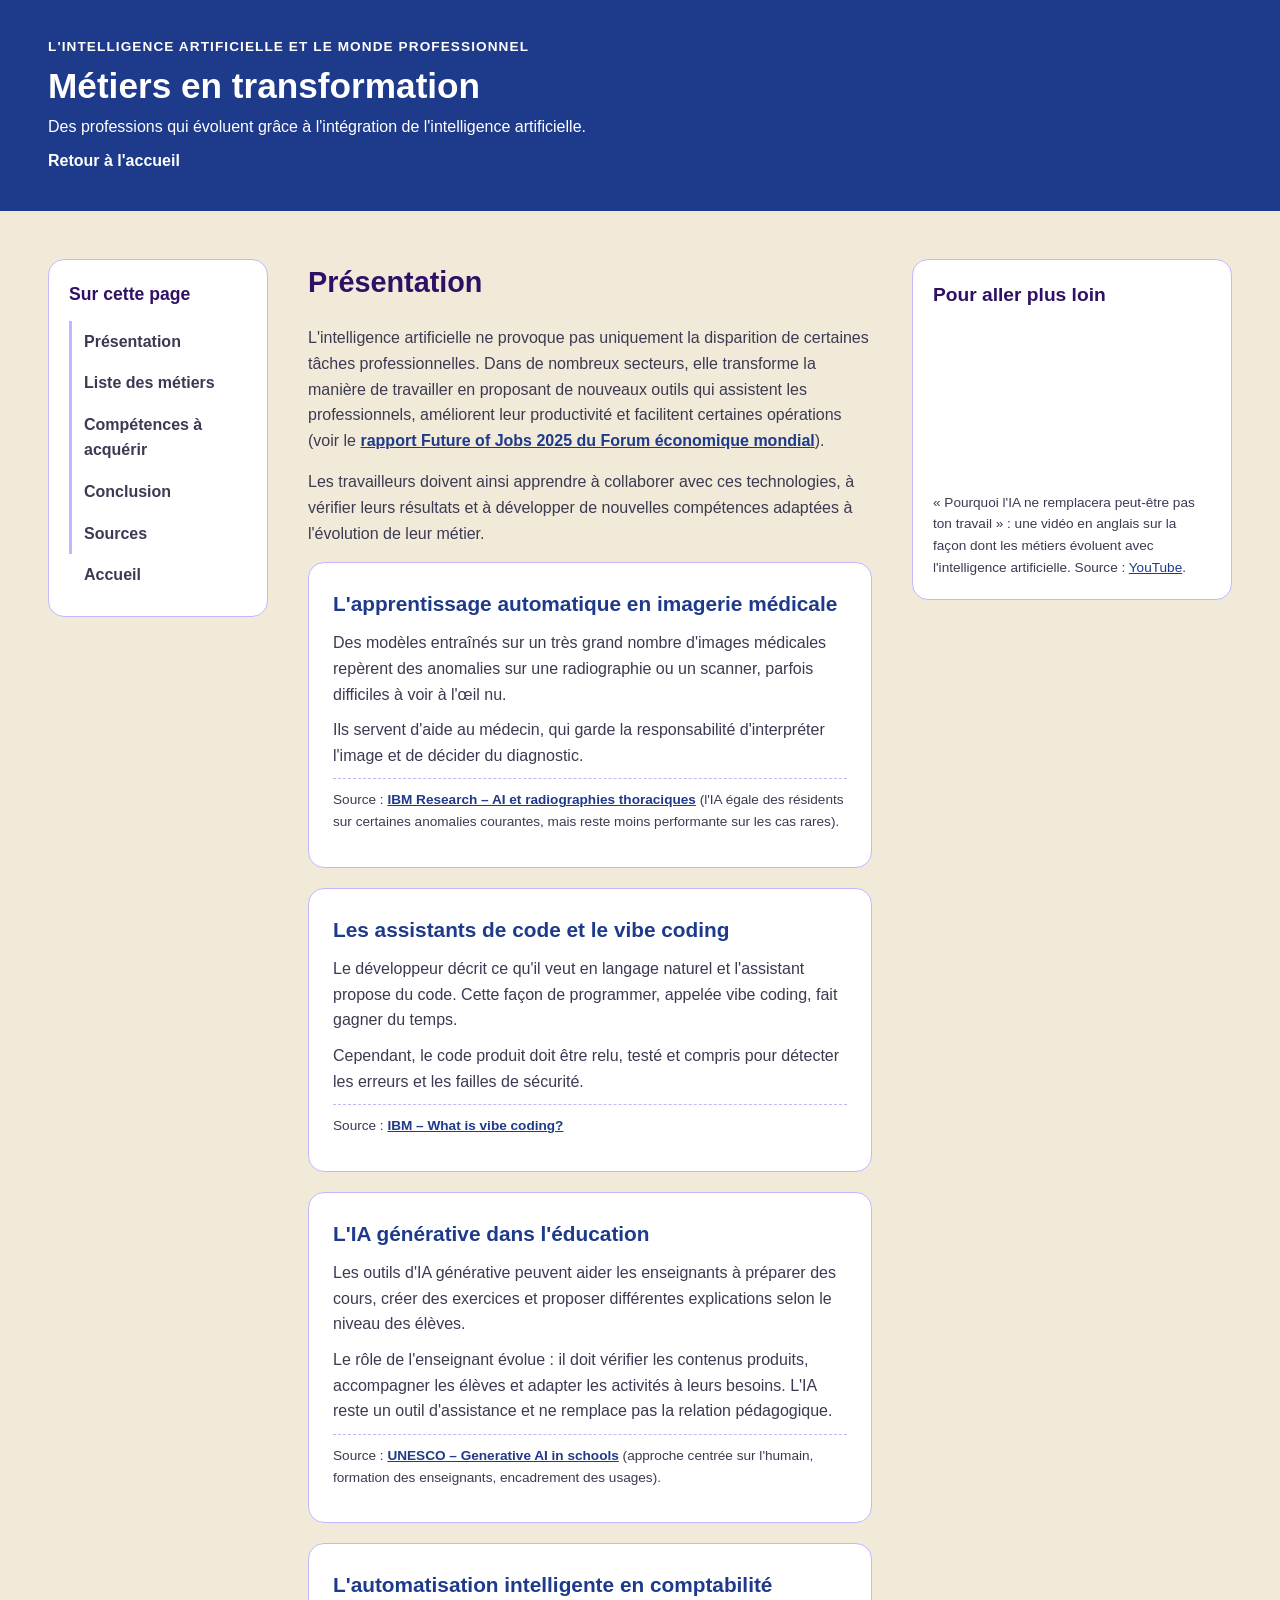
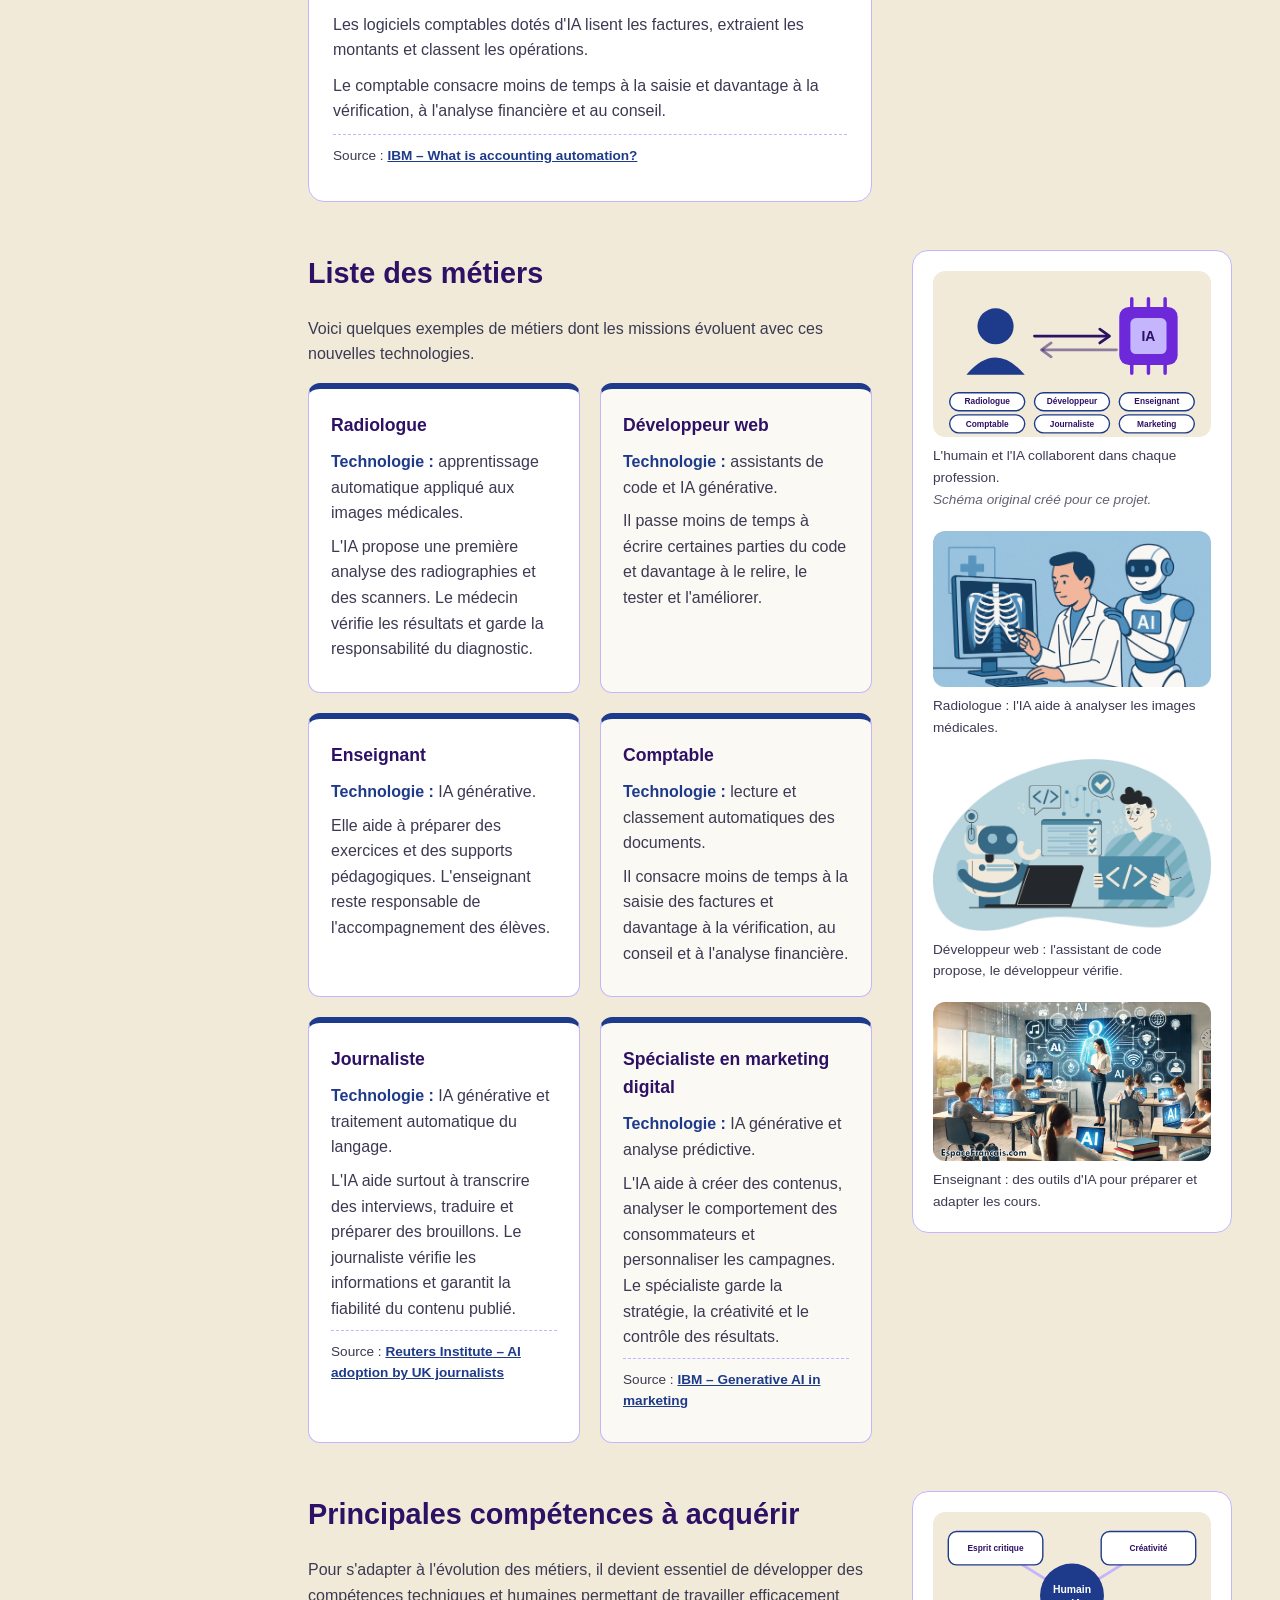
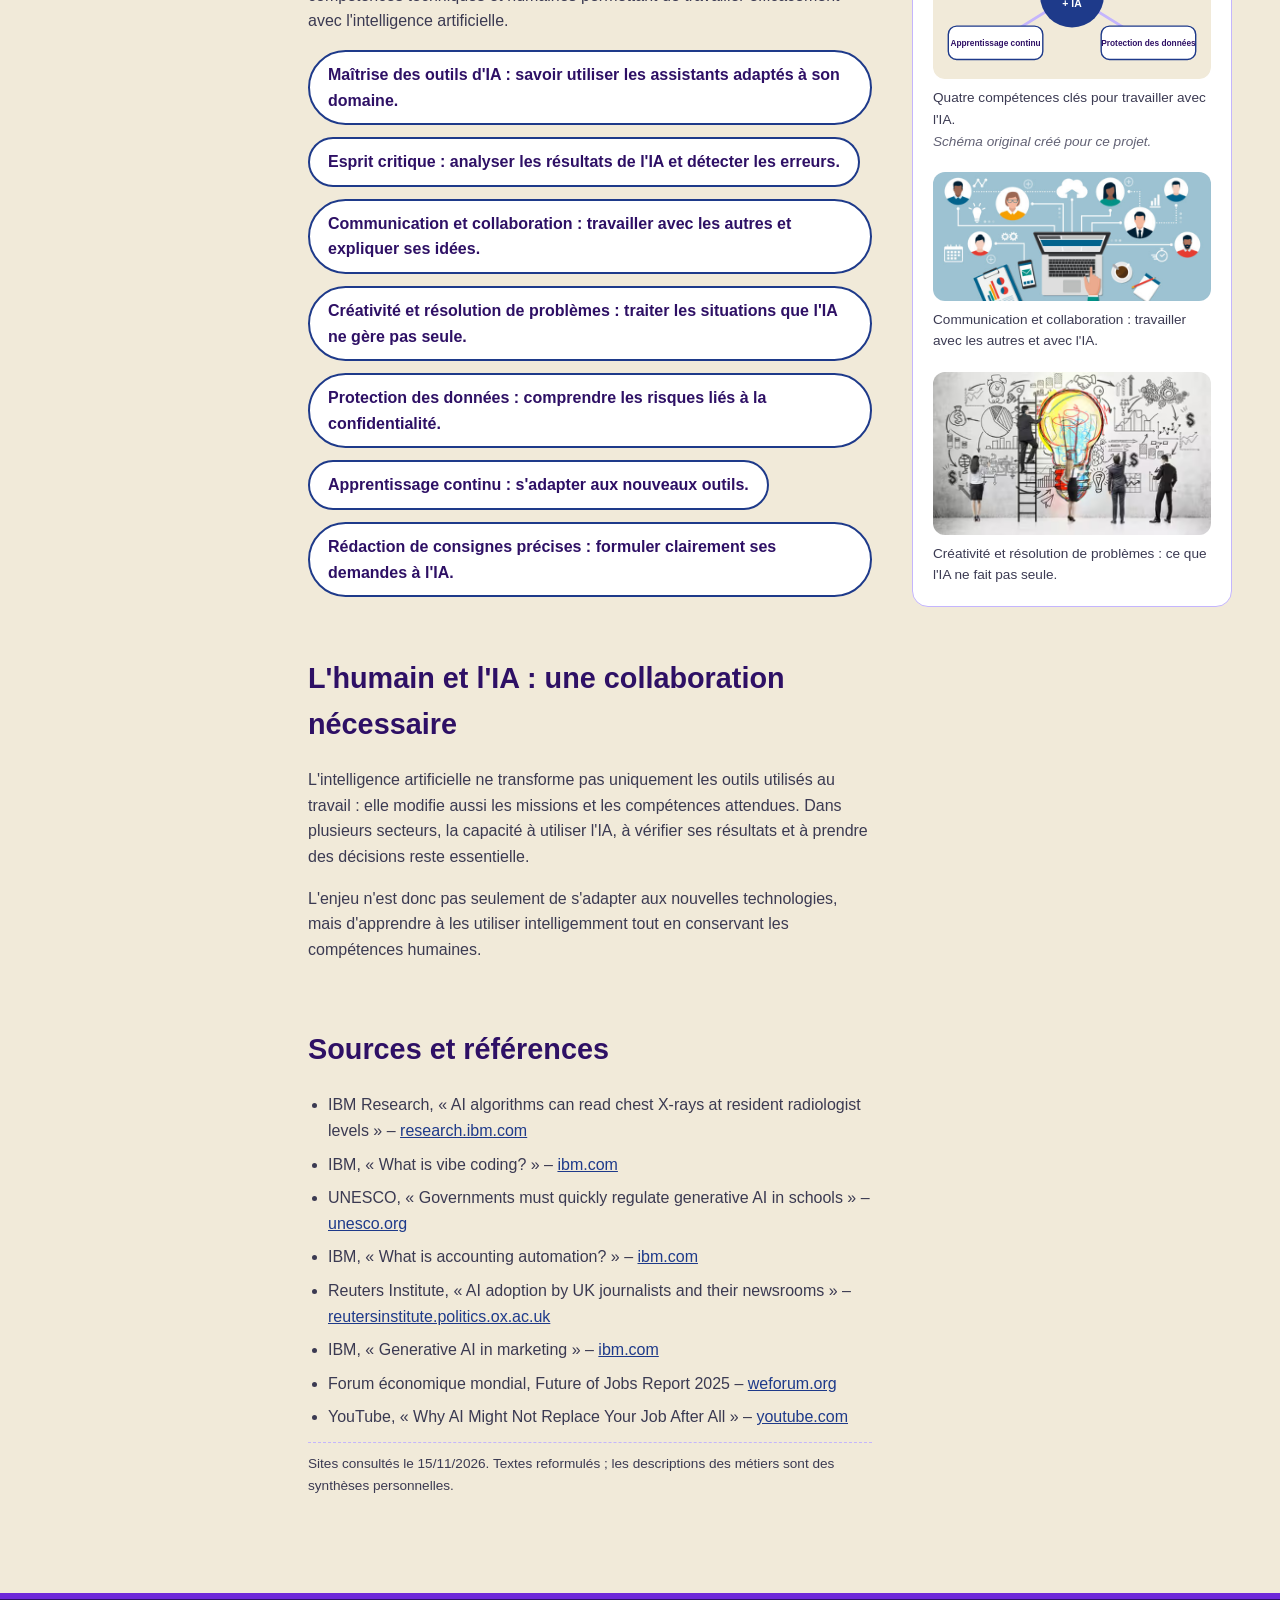
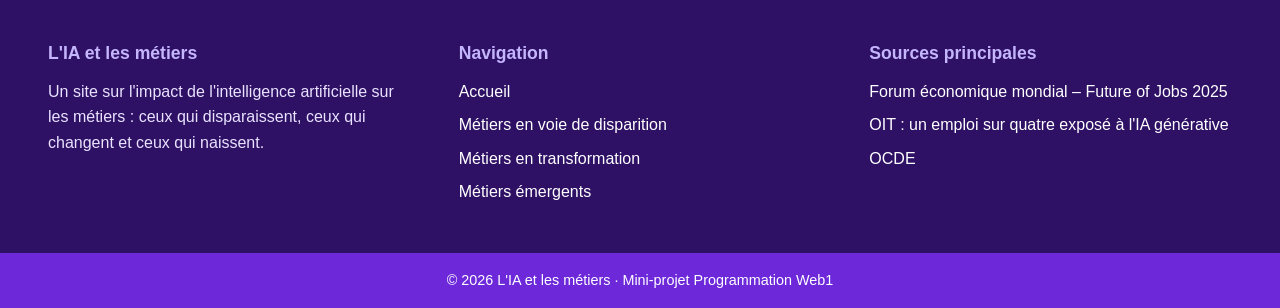
==== metiers-disparition.html @ a8655a33 "Pages disparition et transformation, index, CSS, images" ====
<!DOCTYPE html>
<html lang="fr">

<head>
  <meta charset="UTF-8">
  <meta name="viewport" content="width=device-width, initial-scale=1.0">
  <meta name="description"
    content="Découvrez comment l'intelligence artificielle transforme les métiers, les missions professionnelles et les compétences nécessaires.">
  <title>Métiers en transformation | L'IA et les métiers</title>
  <link rel="stylesheet" href="css/categories.css">
</head>

<body class="transformation">

  <header class="header-categorie">
    <p class="surtitre">L'intelligence artificielle et le monde professionnel</p>
    <h1>Métiers en transformation</h1>
    <p>
      Des professions qui évoluent grâce à l'intégration
      de l'intelligence artificielle.
    </p>
    <a href="index.html">Retour à l'accueil</a>
  </header>



    <div class="grille">

    <nav class="navigation-interne" aria-label="Navigation dans la page">
      <h2>Sur cette page</h2>
      <ul>
        <li><a href="#presentation">Présentation</a></li>
        <li><a href="#liste">Liste des métiers</a></li>
        <li><a href="#competences">Compétences à acquérir</a></li>
        <li><a href="#conclusion">Conclusion</a></li>
        <li><a href="#sources">Sources</a></li>
        <li><a href="index.html">Accueil</a></li>
      </ul>
    </nav>


    <main class="principal">

      <section id="presentation">

        <h2>Présentation</h2>

        <p class="intro-page">
          L'intelligence artificielle ne provoque pas uniquement la
          disparition de certaines tâches professionnelles. Dans de
          nombreux secteurs, elle transforme la manière de travailler
          en proposant de nouveaux outils qui assistent les professionnels,
          améliorent leur productivité et facilitent certaines opérations
          (voir le
          <a href="https://www.weforum.org/press/2025/01/future-of-jobs-report-2025-78-million-new-job-opportunities-by-2030-but-urgent-upskilling-needed-to-prepare-workforces/"
            target="_blank" rel="noopener noreferrer">rapport Future of Jobs 2025 du Forum économique mondial</a>).
        </p>

        <p>
          Les travailleurs doivent ainsi apprendre à collaborer avec ces
          technologies, à vérifier leurs résultats et à développer de
          nouvelles compétences adaptées à l'évolution de leur métier.
        </p>


        <article class="article-technologie">
          <h3>L'apprentissage automatique en imagerie médicale</h3>
          <p>
            Des modèles entraînés sur un très grand nombre d'images
            médicales repèrent des anomalies sur une radiographie ou
            un scanner, parfois difficiles à voir à l'œil nu.
          </p>
          <p>
            Ils servent d'aide au médecin, qui garde la responsabilité
            d'interpréter l'image et de décider du diagnostic.
          </p>
          <p class="source">
            Source : <a href="https://research.ibm.com/blog/ai-x-rays-for-radiologists"
              target="_blank" rel="noopener noreferrer">IBM Research – AI et radiographies thoraciques</a>
            (l'IA égale des résidents sur certaines anomalies courantes, mais reste moins performante sur les cas rares).
          </p>
        </article>


        <article class="article-technologie">
          <h3>Les assistants de code et le vibe coding</h3>
          <p>
            Le développeur décrit ce qu'il veut en langage naturel
            et l'assistant propose du code. Cette façon de programmer,
            appelée vibe coding, fait gagner du temps.
          </p>
          <p>
            Cependant, le code produit doit être relu, testé et compris
            pour détecter les erreurs et les failles de sécurité.
          </p>
          <p class="source">
            Source : <a href="https://www.ibm.com/think/topics/vibe-coding"
              target="_blank" rel="noopener noreferrer">IBM – What is vibe coding?</a>
          </p>
        </article>


        <article class="article-technologie">
          <h3>L'IA générative dans l'éducation</h3>
          <p>
            Les outils d'IA générative peuvent aider les enseignants
            à préparer des cours, créer des exercices et proposer
            différentes explications selon le niveau des élèves.
          </p>
          <p>
            Le rôle de l'enseignant évolue : il doit vérifier
            les contenus produits, accompagner les élèves et adapter
            les activités à leurs besoins. L'IA reste un outil
            d'assistance et ne remplace pas la relation pédagogique.
          </p>
          <p class="source">
            Source : <a href="https://www.unesco.org/en/articles/unesco-governments-must-quickly-regulate-generative-ai-schools"
              target="_blank" rel="noopener noreferrer">UNESCO – Generative AI in schools</a>
            (approche centrée sur l'humain, formation des enseignants, encadrement des usages).
          </p>
        </article>


        <article class="article-technologie">
          <h3>L'automatisation intelligente en comptabilité</h3>
          <p>
            Les logiciels comptables dotés d'IA lisent les factures,
            extraient les montants et classent les opérations.
          </p>
          <p>
            Le comptable consacre moins de temps à la saisie et davantage
            à la vérification, à l'analyse financière et au conseil.
          </p>
          <p class="source">
            Source : <a href="https://www.ibm.com/think/topics/accounting-automation"
              target="_blank" rel="noopener noreferrer">IBM – What is accounting automation?</a>
          </p>
        </article>

      </section>

      <aside class="aside-lateral aside-r1 aside-video">

      <h2>Pour aller plus loin</h2>

      <iframe
        src="https://www.youtube.com/embed/EGskcTRnLJ0"
        title="Why AI Might Not Replace Your Job After All"
        allow="accelerometer; autoplay; clipboard-write; encrypted-media; gyroscope; picture-in-picture; web-share"
        referrerpolicy="strict-origin-when-cross-origin"
        allowfullscreen
        loading="lazy">
      </iframe>

      <p class="legende-video">
        « Pourquoi l'IA ne remplacera peut-être pas ton travail » :
        une vidéo en anglais sur la façon dont les métiers évoluent
        avec l'intelligence artificielle.
        Source : <a href="https://www.youtube.com/watch?v=EGskcTRnLJ0"
          target="_blank" rel="noopener noreferrer">YouTube</a>.
      </p>

    </aside>


      <section id="liste">

        <h2>Liste des métiers</h2>

        <p>
          Voici quelques exemples de métiers dont les missions
          évoluent avec ces nouvelles technologies.
        </p>

        <ul class="cartes">

          <li>
            <h3>Radiologue</h3>
            <p><strong>Technologie :</strong> apprentissage automatique appliqué aux images médicales.</p>
            <p>
              L'IA propose une première analyse des radiographies et des scanners.
              Le médecin vérifie les résultats et garde la responsabilité du diagnostic.
            </p>
          </li>

          <li>
            <h3>Développeur web</h3>
            <p><strong>Technologie :</strong> assistants de code et IA générative.</p>
            <p>
              Il passe moins de temps à écrire certaines parties du code
              et davantage à le relire, le tester et l'améliorer.
            </p>
          </li>

          <li>
            <h3>Enseignant</h3>
            <p><strong>Technologie :</strong> IA générative.</p>
            <p>
              Elle aide à préparer des exercices et des supports pédagogiques.
              L'enseignant reste responsable de l'accompagnement des élèves.
            </p>
          </li>

          <li>
            <h3>Comptable</h3>
            <p><strong>Technologie :</strong> lecture et classement automatiques des documents.</p>
            <p>
              Il consacre moins de temps à la saisie des factures et davantage
              à la vérification, au conseil et à l'analyse financière.
            </p>
          </li>

          <li>
            <h3>Journaliste</h3>
            <p><strong>Technologie :</strong> IA générative et traitement automatique du langage.</p>
            <p>
              L'IA aide surtout à transcrire des interviews, traduire et préparer des brouillons.
              Le journaliste vérifie les informations et garantit la fiabilité du contenu publié.
            </p>
            <p class="source">
              Source : <a href="https://reutersinstitute.politics.ox.ac.uk/ai-adoption-uk-journalists-and-their-newsrooms-surveying-applications-approaches-and-attitudes"
                target="_blank" rel="noopener noreferrer">Reuters Institute – AI adoption by UK journalists</a>
            </p>
          </li>

          <li>
            <h3>Spécialiste en marketing digital</h3>
            <p><strong>Technologie :</strong> IA générative et analyse prédictive.</p>
            <p>
              L'IA aide à créer des contenus, analyser le comportement des consommateurs
              et personnaliser les campagnes. Le spécialiste garde la stratégie,
              la créativité et le contrôle des résultats.
            </p>
            <p class="source">
              Source : <a href="https://www.ibm.com/think/topics/generative-ai-marketing"
                target="_blank" rel="noopener noreferrer">IBM – Generative AI in marketing</a>
            </p>
          </li>

        </ul>

      </section>

      <aside class="aside-lateral aside-r2">
          <figure>
          <img src="images/transformation-metiers.svg"
            alt="Un professionnel et une puce d'IA travaillent ensemble autour de six métiers"
            loading="lazy">
          <figcaption>L'humain et l'IA collaborent dans chaque profession.
            <span>Schéma original créé pour ce projet.</span></figcaption>
        </figure>

        <figure>
          <img src="images/IA_en_radiologie.png"
            alt="Intelligence artificielle appliquée à la radiologie"
            loading="lazy">
          <figcaption>Radiologue : l'IA aide à analyser les images médicales.
            <!-- Source de l'image : à compléter (site + lien) -->
          </figcaption>
        </figure>

        <figure>
          <img src="images/developpeur-ai.webp"
            alt="Développeur travaillant avec un assistant d'intelligence artificielle"
            loading="lazy">
          <figcaption>Développeur web : l'assistant de code propose, le développeur vérifie.
            <!-- Source de l'image : à compléter (site + lien) -->
          </figcaption>
        </figure>

        <figure>
          <img src="images/Outils-IA-Enseignement-Education.jpg"
            alt="Outils d'intelligence artificielle pour l'enseignement et l'éducation"
            loading="lazy">
          <figcaption>Enseignant : des outils d'IA pour préparer et adapter les cours.
            <!-- Source de l'image : à compléter (site + lien) -->
          </figcaption>
        </figure>
        </aside>


      <section id="competences">

        <h2>Principales compétences à acquérir</h2>

        <p class="intro-competences">
          Pour s'adapter à l'évolution des métiers, il devient
          essentiel de développer des compétences techniques
          et humaines permettant de travailler efficacement
          avec l'intelligence artificielle.
        </p>

        <ul class="competences">
          <li><strong>Maîtrise des outils d'IA :</strong> savoir utiliser les assistants adaptés à son domaine.</li>
          <li><strong>Esprit critique :</strong> analyser les résultats de l'IA et détecter les erreurs.</li>
          <li><strong>Communication et collaboration :</strong> travailler avec les autres et expliquer ses idées.</li>
          <li><strong>Créativité et résolution de problèmes :</strong> traiter les situations que l'IA ne gère pas seule.</li>
          <li><strong>Protection des données :</strong> comprendre les risques liés à la confidentialité.</li>
          <li><strong>Apprentissage continu :</strong> s'adapter aux nouveaux outils.</li>
          <li><strong>Rédaction de consignes précises :</strong> formuler clairement ses demandes à l'IA.</li>
        </ul>

      </section>

      <aside class="aside-lateral aside-r3">
          <figure>
          <img src="images/transformation-competences.svg"
            alt="Schéma : humain et IA entourés de quatre compétences clés"
            loading="lazy">
          <figcaption>Quatre compétences clés pour travailler avec l'IA.
            <span>Schéma original créé pour ce projet.</span></figcaption>
        </figure>

        <figure>
          <img src="images/Communication_et_collaboration.jpeg"
            alt="Communication et collaboration au sein d'une équipe"
            loading="lazy">
          <figcaption>Communication et collaboration : travailler avec les autres et avec l'IA.
            <!-- Source de l'image : à compléter (site + lien) -->
          </figcaption>
        </figure>

        <figure>
          <img src="images/creativity-and-problemsolving.avif"
            alt="Créativité et résolution de problèmes"
            loading="lazy">
          <figcaption>Créativité et résolution de problèmes : ce que l'IA ne fait pas seule.
            <!-- Source de l'image : à compléter (site + lien) -->
          </figcaption>
        </figure>
        </aside>


      <section id="conclusion" class="conclusion">

        <h2>L'humain et l'IA : une collaboration nécessaire</h2>

        <p>
          L'intelligence artificielle ne transforme pas uniquement
          les outils utilisés au travail : elle modifie aussi
          les missions et les compétences attendues. Dans plusieurs
          secteurs, la capacité à utiliser l'IA, à vérifier ses résultats
          et à prendre des décisions reste essentielle.
        </p>

        <p>
          L'enjeu n'est donc pas seulement de s'adapter aux nouvelles
          technologies, mais d'apprendre à les utiliser intelligemment
          tout en conservant les compétences humaines.
        </p>

      </section>


      <section id="sources">

        <h2>Sources et références</h2>

        <ul class="liste-sources">
          <li>IBM Research, « AI algorithms can read chest X-rays at resident radiologist levels » –
            <a href="https://research.ibm.com/blog/ai-x-rays-for-radiologists" target="_blank" rel="noopener noreferrer">research.ibm.com</a></li>
          <li>IBM, « What is vibe coding? » –
            <a href="https://www.ibm.com/think/topics/vibe-coding" target="_blank" rel="noopener noreferrer">ibm.com</a></li>
          <li>UNESCO, « Governments must quickly regulate generative AI in schools » –
            <a href="https://www.unesco.org/en/articles/unesco-governments-must-quickly-regulate-generative-ai-schools" target="_blank" rel="noopener noreferrer">unesco.org</a></li>
          <li>IBM, « What is accounting automation? » –
            <a href="https://www.ibm.com/think/topics/accounting-automation" target="_blank" rel="noopener noreferrer">ibm.com</a></li>
          <li>Reuters Institute, « AI adoption by UK journalists and their newsrooms » –
            <a href="https://reutersinstitute.politics.ox.ac.uk/ai-adoption-uk-journalists-and-their-newsrooms-surveying-applications-approaches-and-attitudes" target="_blank" rel="noopener noreferrer">reutersinstitute.politics.ox.ac.uk</a></li>
          <li>IBM, « Generative AI in marketing » –
            <a href="https://www.ibm.com/think/topics/generative-ai-marketing" target="_blank" rel="noopener noreferrer">ibm.com</a></li>
          <li>Forum économique mondial, Future of Jobs Report 2025 –
            <a href="https://www.weforum.org/press/2025/01/future-of-jobs-report-2025-78-million-new-job-opportunities-by-2030-but-urgent-upskilling-needed-to-prepare-workforces/" target="_blank" rel="noopener noreferrer">weforum.org</a></li>
          <li>YouTube, « Why AI Might Not Replace Your Job After All » –
            <a href="https://www.youtube.com/watch?v=EGskcTRnLJ0" target="_blank" rel="noopener noreferrer">youtube.com</a></li>
        </ul>

        <p class="source">Sites consultés le 15/11/2026. Textes reformulés ; les descriptions des métiers sont des synthèses personnelles.</p>

      </section>

    </main>

  </div>





  <footer>

    <div class="footer-contenu">

      <div class="footer-bloc">
        <h2>L'IA et les métiers</h2>
        <p>
          Un site sur l'impact de l'intelligence artificielle
          sur les métiers : ceux qui disparaissent, ceux qui
          changent et ceux qui naissent.
        </p>
      </div>

      <div class="footer-bloc">
        <h2>Navigation</h2>
        <ul>
          <li><a href="index.html">Accueil</a></li>
          <li><a href="metiers-disparition.html">Métiers en voie de disparition</a></li>
          <li><a href="metiers-transformation.html">Métiers en transformation</a></li>
          <li><a href="metiers-emergents.html">Métiers émergents</a></li>
        </ul>
      </div>

      <div class="footer-bloc">
        <h2>Sources principales</h2>
        <ul>
          <li>
            <a href="https://www.weforum.org/press/2025/01/future-of-jobs-report-2025-78-million-new-job-opportunities-by-2030-but-urgent-upskilling-needed-to-prepare-workforces/"
              target="_blank" rel="noopener noreferrer">Forum économique mondial – Future of Jobs 2025</a>
          </li>
          <li>
            <a href="https://www.ilo.org/resource/news/one-four-jobs-risk-being-transformed-genai-new-ilo%E2%80%93nask-global-index-shows"
              target="_blank" rel="noopener noreferrer">OIT : un emploi sur quatre exposé à l'IA générative</a>
          </li>
          <li>
            <a href="https://www.oecd.org" target="_blank" rel="noopener noreferrer">OCDE</a>
          </li>
        </ul>
      </div>

    </div>

    <p class="footer-bas">© 2026 L'IA et les métiers · Mini-projet Programmation Web1</p>

  </footer>

</body>
</html>
---- css/categories.css ----
/* ===== Couleurs : une seule fois, réutilisées partout (palette validée) ===== */
:root {
  --fond: #f1ead9;
  --encre: #2E1065;
  --principale: #6D28D9;
  --clair: #C4B5FD;
  --texte: #3B3A52;
}

/* Couleur d'accent propre à chaque page, choisie par la classe du <body> */
body.disparition    { --accent: #9D174D; }
body.transformation { --accent: #1E3A8A; }
body.emergents      { --accent: #7E22CE; }

/* ===== Base ===== */
* {
  box-sizing: border-box;
}

body {
  margin: 0;
  font-family: Arial, sans-serif;
  line-height: 1.6;
  background: var(--fond);
  color: var(--texte);
}

a {
  color: var(--accent);
}

a:hover {
  color: var(--principale);
}

/* ===== Header : bandeau de la couleur de la page ===== */
.header-categorie {
  display: flex;
  flex-direction: column;
  align-items: flex-start;
  gap: 8px;
  padding: 36px 48px;
  background: var(--accent);
  color: #ffffff;
}

.header-categorie .surtitre {
  margin: 0;
  font-size: 0.85rem;
  font-weight: bold;
  letter-spacing: 0.08em;
  text-transform: uppercase;
}

.header-categorie h1 {
  margin: 0;
  font-size: 2.2rem;
  line-height: 1.15;
}

.header-categorie p {
  margin: 0;
  max-width: 700px;
}

.header-categorie a {
  color: #ffffff;
  font-weight: bold;
  text-decoration: none;
  border-bottom: 2px solid transparent;
  transition: border-color 0.2s;
}

.header-categorie a:hover {
  border-bottom-color: #ffffff;
}

/* ===== Mise en page : nav | contenu | vidéo (Flexbox) ===== */
.page {
  display: flex;
  flex-wrap: wrap;
  align-items: flex-start;
  gap: 40px;
  max-width: 1400px;
  margin: 0 auto;
  padding: 48px;
}

/* ===== Navigation latérale collante ===== */
.navigation-interne {
  flex: 0 0 220px;
  position: sticky;
  top: 24px;
  display: flex;
  flex-direction: column;
  gap: 4px;
  padding: 20px;
  background: #ffffff;
  border: 1px solid var(--clair);
  border-radius: 16px;
}

.navigation-interne h2 {
  margin: 0 0 8px;
  font-size: 1.1rem;
  color: var(--encre);
}

.navigation-interne ul {
  margin: 0;
  padding: 0;
  list-style: none;
}

.navigation-interne a {
  display: block;
  padding: 8px 12px;
  color: var(--texte);
  text-decoration: none;
  font-weight: bold;
  border-left: 3px solid transparent;
  transition: all 0.2s;
}

.navigation-interne a[href^="#"] {
  border-left-color: var(--clair);
}

.navigation-interne a:hover {
  color: var(--accent);
  border-left-color: var(--accent);
  background: var(--fond);
}

/* ===== Contenu principal ===== */
main {
  flex: 1 1 520px;
  min-width: 0;
}

section {
  margin-bottom: 48px;
  animation: apparition 0.6s ease both;
}

section > h2 {
  margin: 0 0 20px;
  font-size: 1.8rem;
  color: var(--encre);
}

.intro-page a,
.source a {
  font-weight: bold;
}

/* ===== Articles de technologie ===== */
.article-technologie {
  padding: 24px;
  background: #ffffff;
  border: 1px solid var(--clair);
  border-radius: 16px;
}

.article-technologie + .article-technologie {
  margin-top: 20px;
}

.article-technologie h3 {
  margin: 0 0 10px;
  font-size: 1.3rem;
  color: var(--accent);
}

.article-technologie p {
  margin: 0 0 10px;
}

/* ===== Mention de source ===== */
.source {
  margin: 12px 0 0;
  padding-top: 10px;
  border-top: 1px dashed var(--clair);
  font-size: 0.85rem;
}

/* ===== Encadré « À retenir » ===== */
.remarque {
  margin-top: 24px;
  padding: 20px 24px;
  background: #ffffff;
  border-left: 6px solid var(--accent);
  border-radius: 0 12px 12px 0;
}

.remarque h3 {
  margin: 0 0 8px;
  color: var(--encre);
}

.remarque p {
  margin: 0;
}

/* ===== Cartes de métiers (Flexbox) ===== */
.cartes {
  display: flex;
  flex-wrap: wrap;
  gap: 20px;
  margin: 0;
  padding: 0;
  list-style: none;
}

.cartes li {
  flex: 1 1 260px;
  padding: 22px;
  background: #ffffff;
  border: 1px solid var(--clair);
  border-top: 6px solid var(--accent);
  border-radius: 12px;
  transition: transform 0.2s, box-shadow 0.2s;
}

.cartes li:nth-child(even) {
  background: #fbf9f3;
}

.cartes li:hover {
  transform: translateY(-4px);
  box-shadow: 0 8px 20px rgba(46, 16, 101, 0.15);
}

.cartes h3 {
  margin: 0 0 10px;
  font-size: 1.1rem;
  color: var(--encre);
}

.cartes p {
  margin: 0 0 8px;
}

.cartes strong {
  color: var(--accent);
}

/* ===== Section Sources ===== */
.liste-sources {
  margin: 0;
  padding-left: 20px;
}

.liste-sources li {
  margin-bottom: 8px;
}

/* ===== Compétences (page transformation) ===== */
.intro-competences {
  margin: 0 0 16px;
}

.competences {
  display: flex;
  flex-wrap: wrap;
  gap: 12px;
  margin: 0;
  padding: 0;
  list-style: none;
}

.competences li {
  padding: 10px 18px;
  background: #ffffff;
  border: 2px solid var(--accent);
  border-radius: 999px;
  font-weight: bold;
  color: var(--encre);
}

/* ===== Aside : la vidéo ===== */
.aside-video {
  flex: 1 1 280px;
  max-width: 340px;
  padding: 20px;
  background: #ffffff;
  border: 1px solid var(--clair);
  border-radius: 16px;
}

.aside-video h2 {
  margin: 0 0 12px;
  font-size: 1.2rem;
  color: var(--encre);
}

.aside-video p {
  margin: 0 0 12px;
  font-size: 0.95rem;
}

.aside-video iframe {
  display: block;
  width: 100%;
  aspect-ratio: 16 / 9;
  border: 0;
  border-radius: 12px;
}

.aside-video .legende-video {
  margin: 12px 0 0;
  font-size: 0.85rem;
}


/* ===== Image à côté de sa section, collée à droite (Flexbox) ===== */
.avec-image {
  display: flex;
  flex-wrap: nowrap;
  align-items: flex-start;
  justify-content: space-between;
  gap: 24px;
}

.avec-image .texte {
  flex: 1 1 0;
  min-width: 0;
}

.illustration {
  flex: 0 0 240px;
  margin: 0 0 0 auto;
  position: sticky;
  top: 24px;
}

.illustration img {
  display: block;
  width: 100%;
  height: auto;
  border: 1px solid var(--clair);
  border-radius: 12px;
  transition: transform 0.3s;
}

.illustration img:hover {
  transform: scale(1.04);
}

.illustration figcaption {
  margin-top: 8px;
  font-size: 0.85rem;
}

.illustration figcaption span {
  display: block;
  font-style: italic;
  opacity: 0.8;
}

/* ===== Structure : nav en barre + sections (contenu | aside) ===== */
.navigation-barre {
  display: flex;
  flex-wrap: wrap;
  gap: 4px 8px;
  padding: 0 48px;
  background: var(--encre);
}

.navigation-barre ul {
  display: flex;
  flex-wrap: wrap;
  gap: 4px 8px;
  margin: 0;
  padding: 0;
  list-style: none;
}

.navigation-barre a {
  display: block;
  padding: 16px 14px;
  color: #ffffff;
  text-decoration: none;
  font-weight: bold;
  border-bottom: 3px solid transparent;
  transition: all 0.2s;
}

.navigation-barre a:hover {
  color: var(--clair);
  border-bottom-color: var(--accent);
}

.principal {
  max-width: 1300px;
  margin: 0 auto;
  padding: 48px;
}

.section-flex {
  display: flex;
  flex-wrap: wrap;
  align-items: flex-start;
  gap: 32px;
}

.section-flex .texte {
  flex: 1 1 520px;
  min-width: 0;
}

.aside-lateral {
  flex: 0 1 320px;
  max-width: 340px;
  padding: 20px;
  background: #ffffff;
  border: 1px solid var(--clair);
  border-radius: 16px;
}

.aside-lateral figure {
  margin: 0;
}

.aside-lateral figure img {
  display: block;
  width: 100%;
  height: auto;
  border-radius: 12px;
  transition: transform 0.3s;
}

.aside-lateral figure img:hover {
  transform: scale(1.04);
}

.aside-lateral figcaption {
  margin-top: 8px;
  font-size: 0.85rem;
}

.aside-lateral figcaption span {
  display: block;
  font-style: italic;
  opacity: 0.8;
}

/* ===== Grille : nav | sections | asides (chaque aside à hauteur de sa section) ===== */
.grille {
  display: grid;
  grid-template-columns: 220px minmax(0, 1fr) 320px;
  column-gap: 40px;
  align-items: start;
  max-width: 1400px;
  margin: 0 auto;
  padding: 48px;
}

.grille main {
  display: contents;
}

.grille .navigation-interne {
  grid-column: 1;
  grid-row: 1 / span 5;
}

.grille section {
  grid-column: 2;
}

.grille #presentation { grid-row: 1; }
.grille #liste        { grid-row: 2; }
.grille #competences  { grid-row: 3; }
.grille #conclusion   { grid-row: 4; }
.grille #sources      { grid-row: 5; }

.grille .aside-lateral {
  grid-column: 3;
  flex: none;
  max-width: none;
  margin-bottom: 48px;
}

.grille .aside-r1 { grid-row: 1; }
.grille .aside-r2 { grid-row: 2; }
.grille .aside-r3 { grid-row: 3; }

.aside-lateral figure + figure {
  margin-top: 20px;
}

/* ===== Footer (identique à l'accueil : barre violette) ===== */
footer {
  background: var(--encre);
  color: #ffffff;
  border-top: 6px solid var(--principale);
}

.footer-contenu {
  display: flex;
  flex-wrap: wrap;
  gap: 32px 48px;
  padding: 40px 48px;
}

.footer-bloc {
  flex: 1 1 240px;
}

footer h2 {
  margin: 0 0 12px;
  font-size: 1.1rem;
  color: var(--clair);
}

footer p {
  margin: 0;
  color: #e9e3ff;
}

footer ul {
  margin: 0;
  padding: 0;
  list-style: none;
}

footer li {
  margin-bottom: 8px;
}

footer a {
  color: #ffffff;
  text-decoration: none;
}

footer a:hover {
  color: var(--clair);
  text-decoration: underline;
}

.footer-bas {
  margin: 0;
  padding: 16px 48px;
  background: var(--principale);
  text-align: center;
  font-size: 0.9rem;
  color: #ffffff;
}

/* ===== Animation ===== */
@keyframes apparition {
  from {
    opacity: 0;
    transform: translateY(16px);
  }
  to {
    opacity: 1;
    transform: translateY(0);
  }
}

/* ===== Responsive ===== */
@media (max-width: 800px) {
  .grille {
    display: block;
    padding: 24px;
  }

  .grille .navigation-interne {
    margin-bottom: 24px;
  }

  .navigation-barre {
    padding: 0 16px;
  }

  .principal {
    padding: 24px;
  }

  .aside-lateral {
    flex: 1 1 100%;
    max-width: none;
  }

  .avec-image {
    flex-wrap: wrap;
  }

  .illustration {
    flex: 1 1 100%;
    margin: 0;
    position: static;
  }

  .header-categorie {
    padding: 24px;
  }

  .header-categorie h1 {
    font-size: 1.7rem;
  }

  .page {
    gap: 24px;
    padding: 24px;
  }

  .navigation-interne {
    position: static;
    flex: 1 1 100%;
  }

  .navigation-interne ul {
    display: flex;
    flex-wrap: wrap;
    gap: 4px 16px;
  }

  .aside-video {
    flex: 1 1 100%;
    max-width: none;
  }

  .footer-contenu {
    padding: 32px 24px;
  }

  .footer-bas {
    padding: 16px 24px;
  }
}
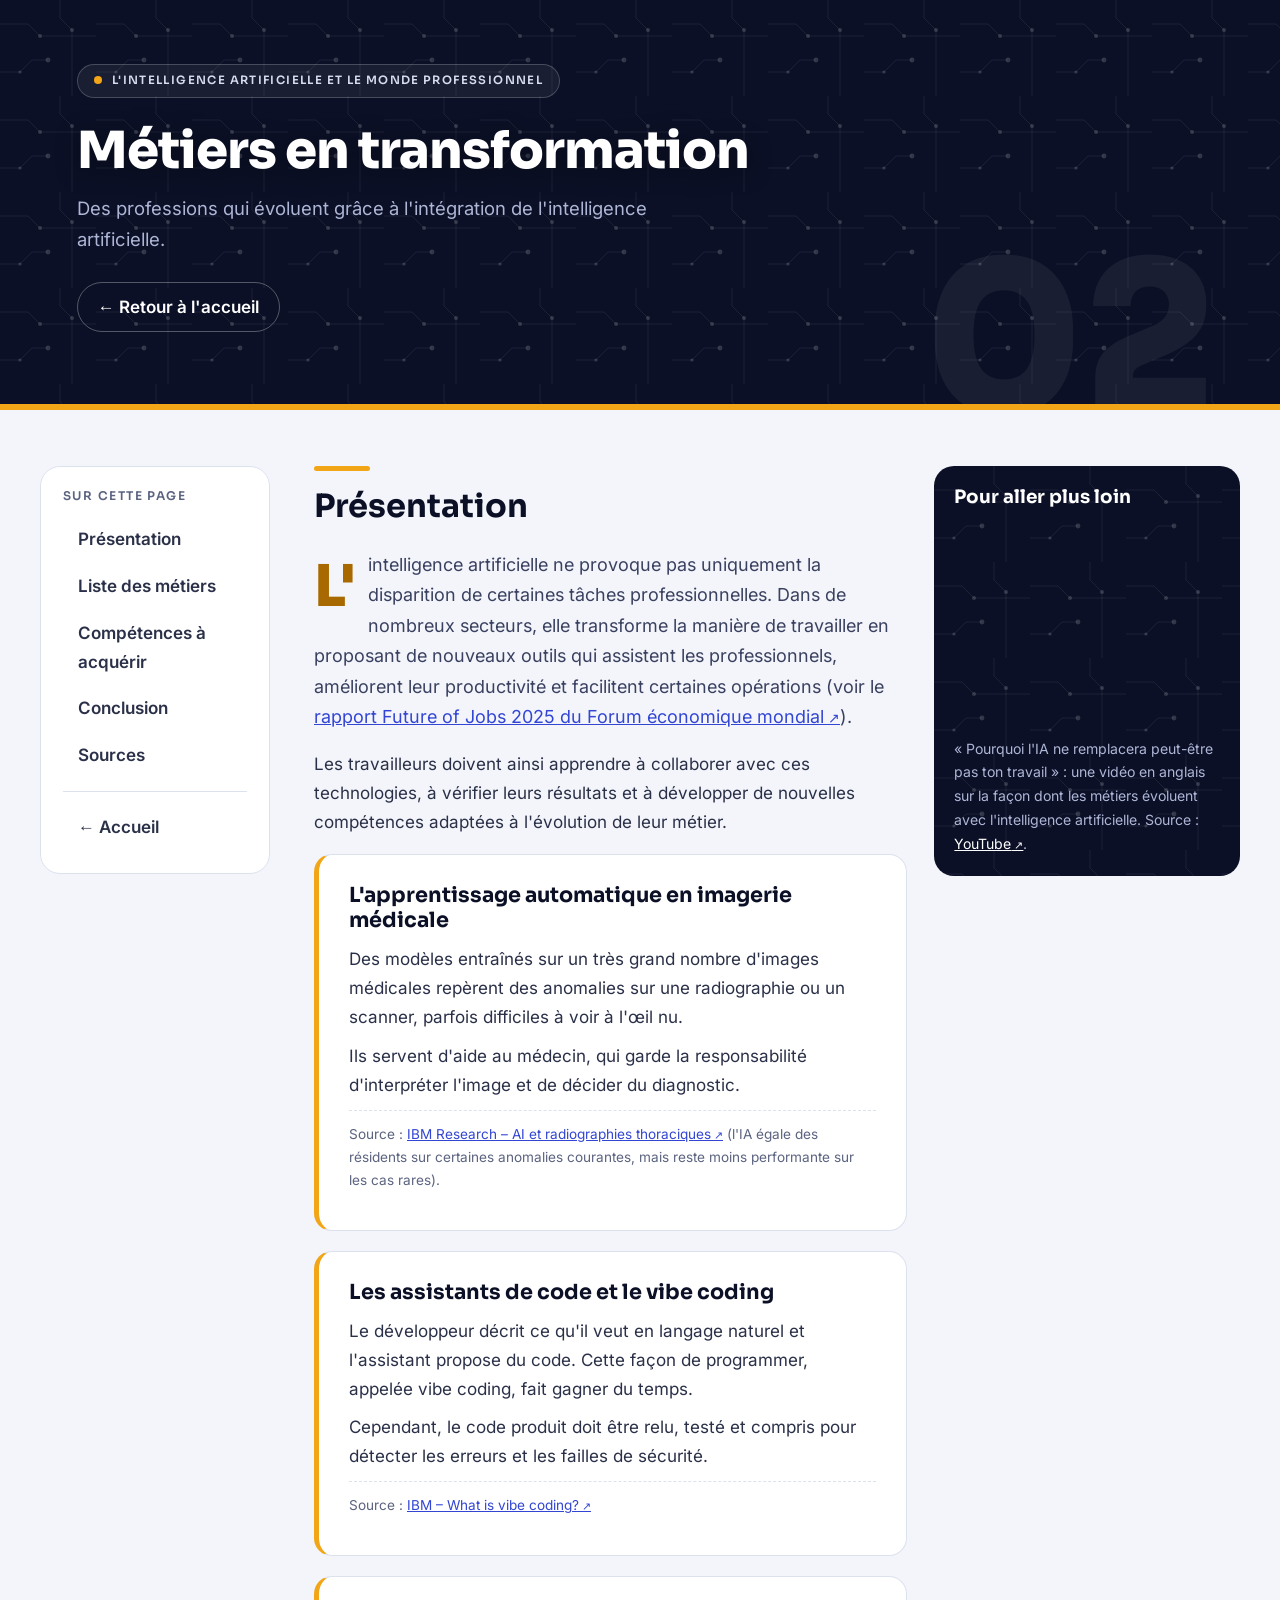
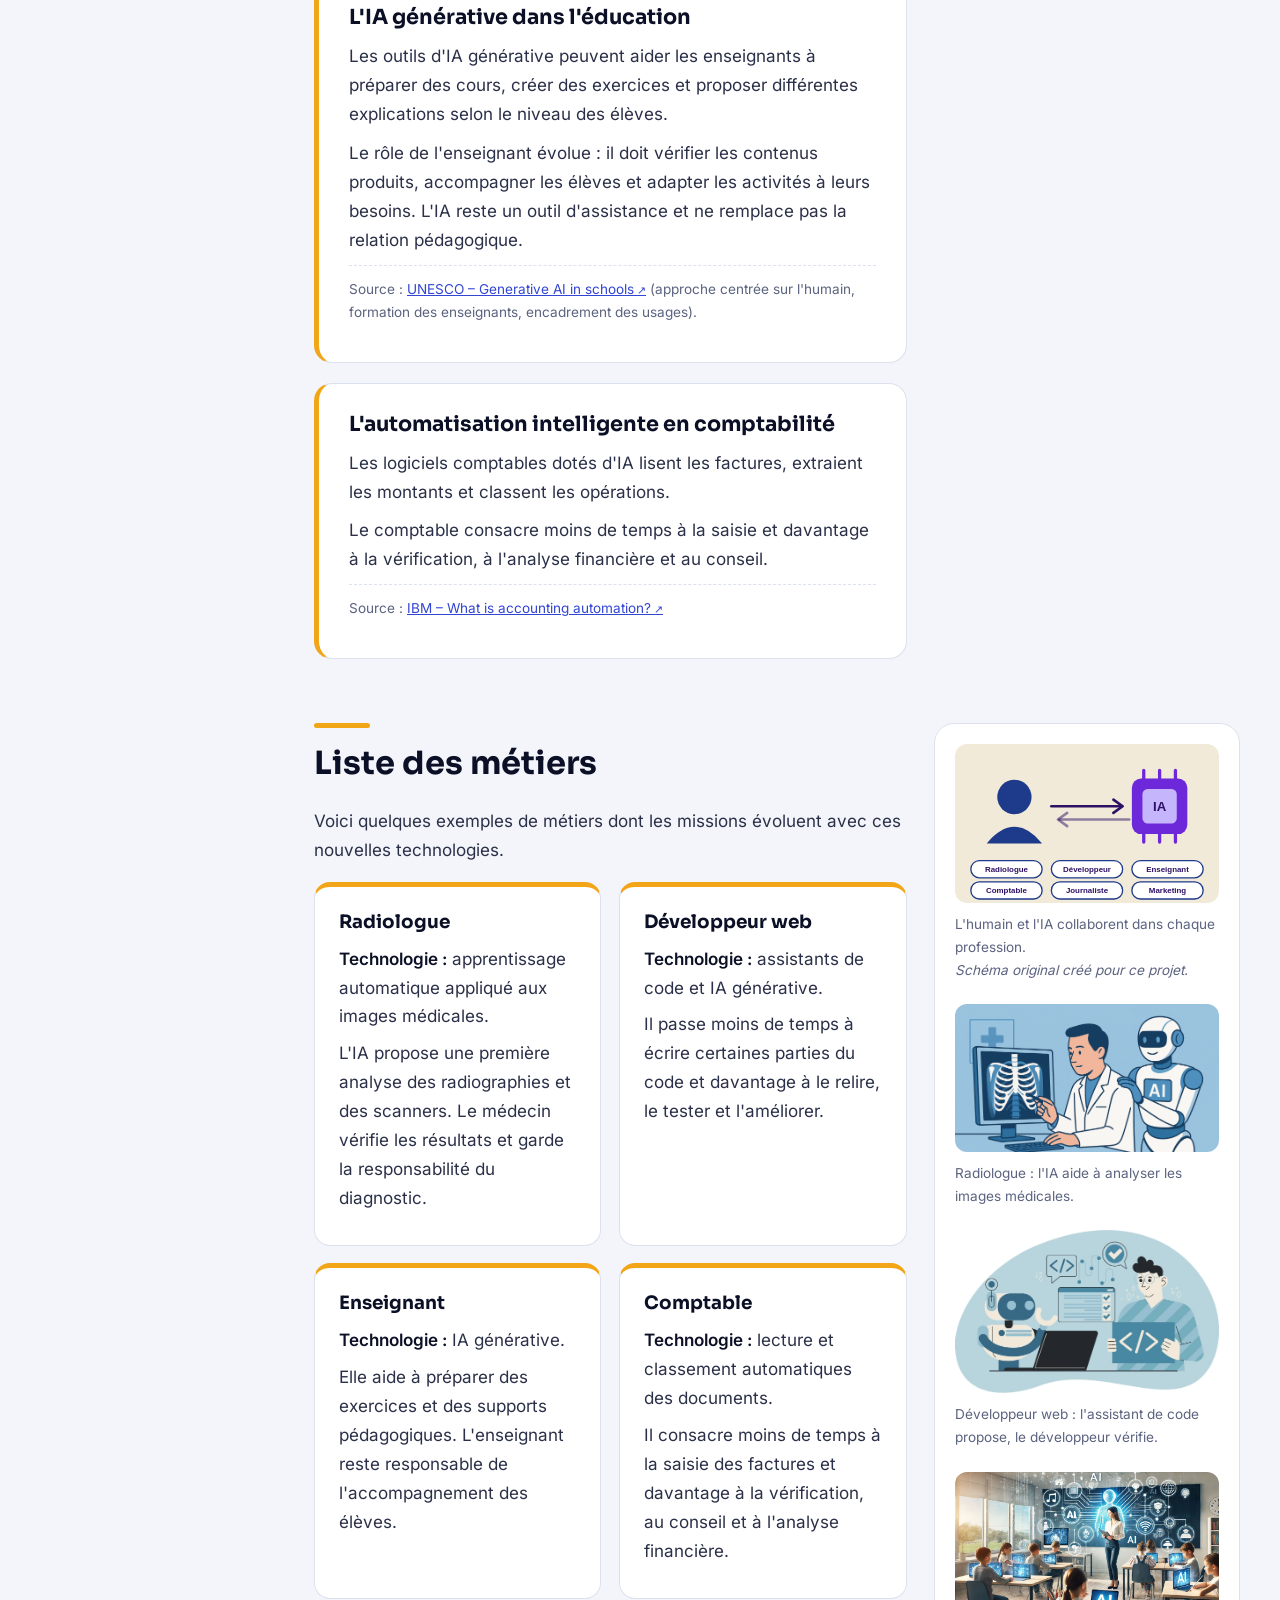
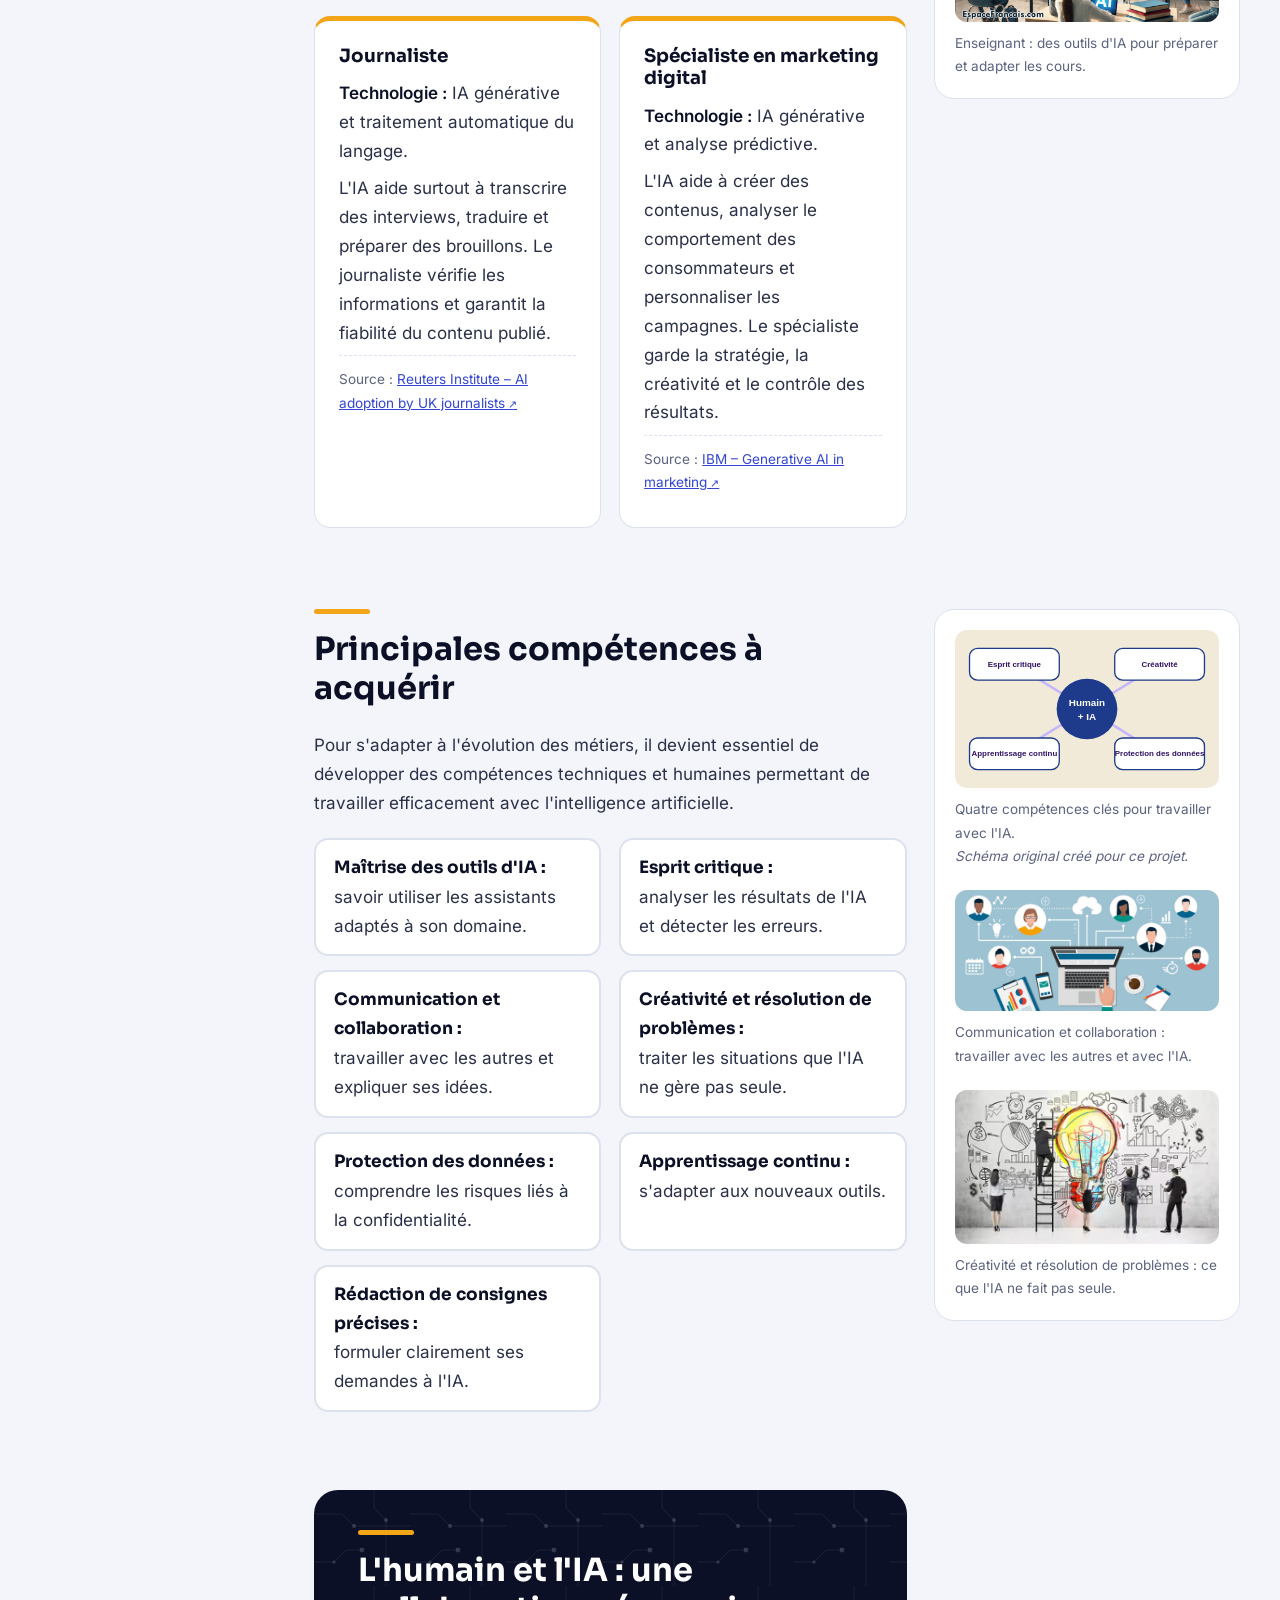
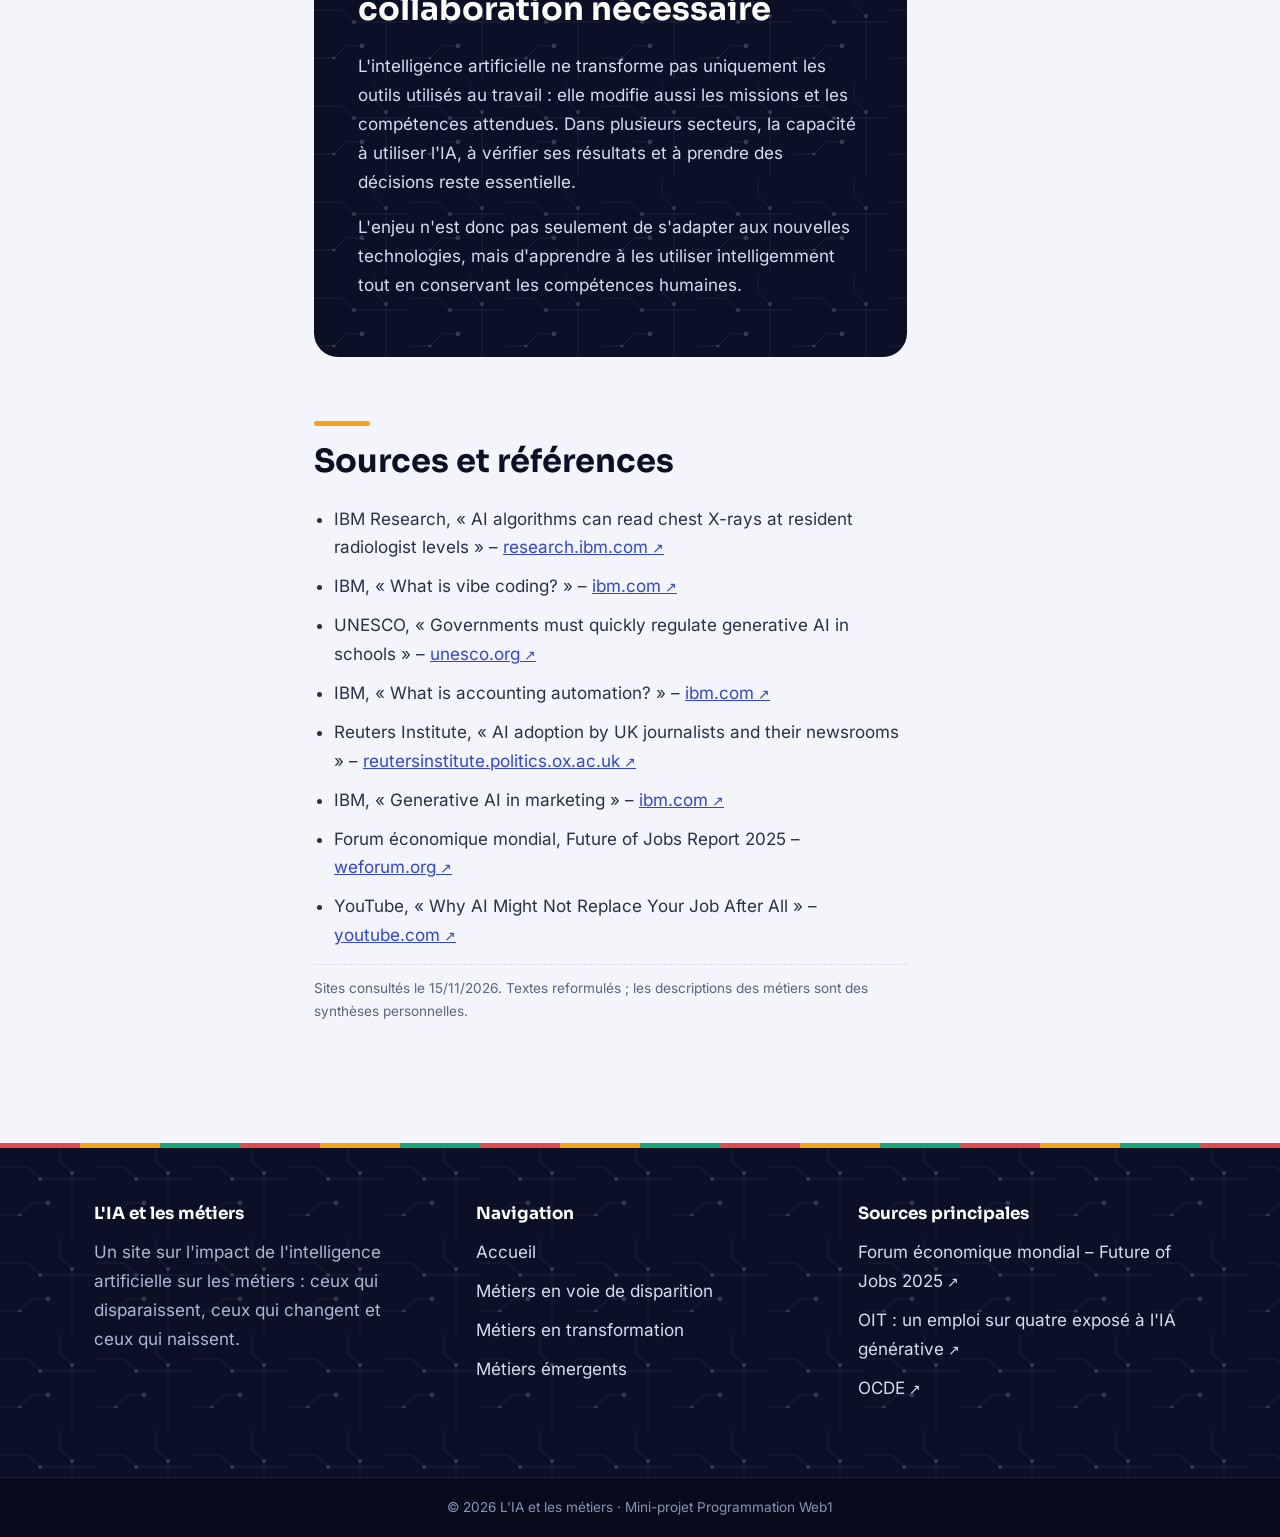
==== commit c8a0c373: "Code limité au cours : suppression des balises et attributs hors cours" ====
--- a/metiers-disparition.html
+++ b/metiers-disparition.html
@@ -26,7 +26,7 @@
 
     <div class="grille">
 
-    <nav class="navigation-interne" aria-label="Navigation dans la page">
+    <nav class="navigation-interne">
       <h2>Sur cette page</h2>
       <ul>
         <li><a href="#presentation">Présentation</a></li>
@@ -39,7 +39,7 @@
     </nav>
 
 
-    <main class="principal">
+    <div class="principal">
 
       <section id="presentation">
 
@@ -53,7 +53,7 @@
           améliorent leur productivité et facilitent certaines opérations
           (voir le
           <a href="https://www.weforum.org/press/2025/01/future-of-jobs-report-2025-78-million-new-job-opportunities-by-2030-but-urgent-upskilling-needed-to-prepare-workforces/"
-            target="_blank" rel="noopener noreferrer">rapport Future of Jobs 2025 du Forum économique mondial</a>).
+            target="_blank">rapport Future of Jobs 2025 du Forum économique mondial</a>).
         </p>
 
         <p>
@@ -76,7 +76,7 @@
           </p>
           <p class="source">
             Source : <a href="https://research.ibm.com/blog/ai-x-rays-for-radiologists"
-              target="_blank" rel="noopener noreferrer">IBM Research – AI et radiographies thoraciques</a>
+              target="_blank">IBM Research – AI et radiographies thoraciques</a>
             (l'IA égale des résidents sur certaines anomalies courantes, mais reste moins performante sur les cas rares).
           </p>
         </article>
@@ -95,7 +95,7 @@
           </p>
           <p class="source">
             Source : <a href="https://www.ibm.com/think/topics/vibe-coding"
-              target="_blank" rel="noopener noreferrer">IBM – What is vibe coding?</a>
+              target="_blank">IBM – What is vibe coding?</a>
           </p>
         </article>
 
@@ -115,7 +115,7 @@
           </p>
           <p class="source">
             Source : <a href="https://www.unesco.org/en/articles/unesco-governments-must-quickly-regulate-generative-ai-schools"
-              target="_blank" rel="noopener noreferrer">UNESCO – Generative AI in schools</a>
+              target="_blank">UNESCO – Generative AI in schools</a>
             (approche centrée sur l'humain, formation des enseignants, encadrement des usages).
           </p>
         </article>
@@ -133,7 +133,7 @@
           </p>
           <p class="source">
             Source : <a href="https://www.ibm.com/think/topics/accounting-automation"
-              target="_blank" rel="noopener noreferrer">IBM – What is accounting automation?</a>
+              target="_blank">IBM – What is accounting automation?</a>
           </p>
         </article>
 
@@ -145,11 +145,7 @@
 
       <iframe
         src="https://www.youtube.com/embed/EGskcTRnLJ0"
-        title="Why AI Might Not Replace Your Job After All"
-        allow="accelerometer; autoplay; clipboard-write; encrypted-media; gyroscope; picture-in-picture; web-share"
-        referrerpolicy="strict-origin-when-cross-origin"
-        allowfullscreen
-        loading="lazy">
+        title="Why AI Might Not Replace Your Job After All" width="320" height="180">
       </iframe>
 
       <p class="legende-video">
@@ -157,7 +153,7 @@
         une vidéo en anglais sur la façon dont les métiers évoluent
         avec l'intelligence artificielle.
         Source : <a href="https://www.youtube.com/watch?v=EGskcTRnLJ0"
-          target="_blank" rel="noopener noreferrer">YouTube</a>.
+          target="_blank">YouTube</a>.
       </p>
 
     </aside>
@@ -219,7 +215,7 @@
             </p>
             <p class="source">
               Source : <a href="https://reutersinstitute.politics.ox.ac.uk/ai-adoption-uk-journalists-and-their-newsrooms-surveying-applications-approaches-and-attitudes"
-                target="_blank" rel="noopener noreferrer">Reuters Institute – AI adoption by UK journalists</a>
+                target="_blank">Reuters Institute – AI adoption by UK journalists</a>
             </p>
           </li>
 
@@ -233,7 +229,7 @@
             </p>
             <p class="source">
               Source : <a href="https://www.ibm.com/think/topics/generative-ai-marketing"
-                target="_blank" rel="noopener noreferrer">IBM – Generative AI in marketing</a>
+                target="_blank">IBM – Generative AI in marketing</a>
             </p>
           </li>
 
@@ -244,16 +240,14 @@
       <aside class="aside-lateral aside-r2">
           <figure>
           <img src="images/transformation-metiers.svg"
-            alt="Un professionnel et une puce d'IA travaillent ensemble autour de six métiers"
-            loading="lazy">
+            alt="Un professionnel et une puce d'IA travaillent ensemble autour de six métiers">
           <figcaption>L'humain et l'IA collaborent dans chaque profession.
             <span>Schéma original créé pour ce projet.</span></figcaption>
         </figure>
 
         <figure>
           <img src="images/IA_en_radiologie.png"
-            alt="Intelligence artificielle appliquée à la radiologie"
-            loading="lazy">
+            alt="Intelligence artificielle appliquée à la radiologie">
           <figcaption>Radiologue : l'IA aide à analyser les images médicales.
             <!-- Source de l'image : à compléter (site + lien) -->
           </figcaption>
@@ -261,8 +255,7 @@
 
         <figure>
           <img src="images/developpeur-ai.webp"
-            alt="Développeur travaillant avec un assistant d'intelligence artificielle"
-            loading="lazy">
+            alt="Développeur travaillant avec un assistant d'intelligence artificielle">
           <figcaption>Développeur web : l'assistant de code propose, le développeur vérifie.
             <!-- Source de l'image : à compléter (site + lien) -->
           </figcaption>
@@ -270,8 +263,7 @@
 
         <figure>
           <img src="images/Outils-IA-Enseignement-Education.jpg"
-            alt="Outils d'intelligence artificielle pour l'enseignement et l'éducation"
-            loading="lazy">
+            alt="Outils d'intelligence artificielle pour l'enseignement et l'éducation">
           <figcaption>Enseignant : des outils d'IA pour préparer et adapter les cours.
             <!-- Source de l'image : à compléter (site + lien) -->
           </figcaption>
@@ -305,16 +297,14 @@
       <aside class="aside-lateral aside-r3">
           <figure>
           <img src="images/transformation-competences.svg"
-            alt="Schéma : humain et IA entourés de quatre compétences clés"
-            loading="lazy">
+            alt="Schéma : humain et IA entourés de quatre compétences clés">
           <figcaption>Quatre compétences clés pour travailler avec l'IA.
             <span>Schéma original créé pour ce projet.</span></figcaption>
         </figure>
 
         <figure>
           <img src="images/Communication_et_collaboration.jpeg"
-            alt="Communication et collaboration au sein d'une équipe"
-            loading="lazy">
+            alt="Communication et collaboration au sein d'une équipe">
           <figcaption>Communication et collaboration : travailler avec les autres et avec l'IA.
             <!-- Source de l'image : à compléter (site + lien) -->
           </figcaption>
@@ -322,8 +312,7 @@
 
         <figure>
           <img src="images/creativity-and-problemsolving.avif"
-            alt="Créativité et résolution de problèmes"
-            loading="lazy">
+            alt="Créativité et résolution de problèmes">
           <figcaption>Créativité et résolution de problèmes : ce que l'IA ne fait pas seule.
             <!-- Source de l'image : à compléter (site + lien) -->
           </figcaption>
@@ -358,28 +347,28 @@
 
         <ul class="liste-sources">
           <li>IBM Research, « AI algorithms can read chest X-rays at resident radiologist levels » –
-            <a href="https://research.ibm.com/blog/ai-x-rays-for-radiologists" target="_blank" rel="noopener noreferrer">research.ibm.com</a></li>
+            <a href="https://research.ibm.com/blog/ai-x-rays-for-radiologists" target="_blank">research.ibm.com</a></li>
           <li>IBM, « What is vibe coding? » –
-            <a href="https://www.ibm.com/think/topics/vibe-coding" target="_blank" rel="noopener noreferrer">ibm.com</a></li>
+            <a href="https://www.ibm.com/think/topics/vibe-coding" target="_blank">ibm.com</a></li>
           <li>UNESCO, « Governments must quickly regulate generative AI in schools » –
-            <a href="https://www.unesco.org/en/articles/unesco-governments-must-quickly-regulate-generative-ai-schools" target="_blank" rel="noopener noreferrer">unesco.org</a></li>
+            <a href="https://www.unesco.org/en/articles/unesco-governments-must-quickly-regulate-generative-ai-schools" target="_blank">unesco.org</a></li>
           <li>IBM, « What is accounting automation? » –
-            <a href="https://www.ibm.com/think/topics/accounting-automation" target="_blank" rel="noopener noreferrer">ibm.com</a></li>
+            <a href="https://www.ibm.com/think/topics/accounting-automation" target="_blank">ibm.com</a></li>
           <li>Reuters Institute, « AI adoption by UK journalists and their newsrooms » –
-            <a href="https://reutersinstitute.politics.ox.ac.uk/ai-adoption-uk-journalists-and-their-newsrooms-surveying-applications-approaches-and-attitudes" target="_blank" rel="noopener noreferrer">reutersinstitute.politics.ox.ac.uk</a></li>
+            <a href="https://reutersinstitute.politics.ox.ac.uk/ai-adoption-uk-journalists-and-their-newsrooms-surveying-applications-approaches-and-attitudes" target="_blank">reutersinstitute.politics.ox.ac.uk</a></li>
           <li>IBM, « Generative AI in marketing » –
-            <a href="https://www.ibm.com/think/topics/generative-ai-marketing" target="_blank" rel="noopener noreferrer">ibm.com</a></li>
+            <a href="https://www.ibm.com/think/topics/generative-ai-marketing" target="_blank">ibm.com</a></li>
           <li>Forum économique mondial, Future of Jobs Report 2025 –
-            <a href="https://www.weforum.org/press/2025/01/future-of-jobs-report-2025-78-million-new-job-opportunities-by-2030-but-urgent-upskilling-needed-to-prepare-workforces/" target="_blank" rel="noopener noreferrer">weforum.org</a></li>
+            <a href="https://www.weforum.org/press/2025/01/future-of-jobs-report-2025-78-million-new-job-opportunities-by-2030-but-urgent-upskilling-needed-to-prepare-workforces/" target="_blank">weforum.org</a></li>
           <li>YouTube, « Why AI Might Not Replace Your Job After All » –
-            <a href="https://www.youtube.com/watch?v=EGskcTRnLJ0" target="_blank" rel="noopener noreferrer">youtube.com</a></li>
+            <a href="https://www.youtube.com/watch?v=EGskcTRnLJ0" target="_blank">youtube.com</a></li>
         </ul>
 
         <p class="source">Sites consultés le 15/11/2026. Textes reformulés ; les descriptions des métiers sont des synthèses personnelles.</p>
 
       </section>
 
-    </main>
+    </div>
 
   </div>
 
@@ -415,14 +404,14 @@
         <ul>
           <li>
             <a href="https://www.weforum.org/press/2025/01/future-of-jobs-report-2025-78-million-new-job-opportunities-by-2030-but-urgent-upskilling-needed-to-prepare-workforces/"
-              target="_blank" rel="noopener noreferrer">Forum économique mondial – Future of Jobs 2025</a>
+              target="_blank">Forum économique mondial – Future of Jobs 2025</a>
           </li>
           <li>
             <a href="https://www.ilo.org/resource/news/one-four-jobs-risk-being-transformed-genai-new-ilo%E2%80%93nask-global-index-shows"
-              target="_blank" rel="noopener noreferrer">OIT : un emploi sur quatre exposé à l'IA générative</a>
-          </li>
-          <li>
-            <a href="https://www.oecd.org" target="_blank" rel="noopener noreferrer">OCDE</a>
+              target="_blank">OIT : un emploi sur quatre exposé à l'IA générative</a>
+          </li>
+          <li>
+            <a href="https://www.oecd.org" target="_blank">OCDE</a>
           </li>
         </ul>
       </div>
--- a/css/categories.css
+++ b/css/categories.css
@@ -1,175 +1,324 @@
-/* ===== Couleurs : une seule fois, réutilisées partout (palette validée) ===== */
-:root {
-  --fond: #f1ead9;
-  --encre: #2E1065;
-  --principale: #6D28D9;
-  --clair: #C4B5FD;
-  --texte: #3B3A52;
-}
-
-/* Couleur d'accent propre à chaque page, choisie par la classe du <body> */
-body.disparition    { --accent: #9D174D; }
-body.transformation { --accent: #1E3A8A; }
-body.emergents      { --accent: #7E22CE; }
+/* =========================================================
+   categories.css : feuille commune aux 3 pages de catégories
+   Même thème « Signal » que l'accueil. Chaque page a sa couleur,
+   choisie avec la classe du <body> :
+   .disparition = rouge, .transformation = ambre, .emergents = vert
+   ========================================================= */
+
+/* ===== Polices (@font-face, fichiers dans le dossier fonts) ===== */
+@font-face {
+  font-family: 'Sora';
+  src: url(../fonts/sora-600.woff2);
+  font-weight: 600;
+}
+
+@font-face {
+  font-family: 'Sora';
+  src: url(../fonts/sora-700.woff2);
+  font-weight: 700;
+}
+
+@font-face {
+  font-family: 'Sora';
+  src: url(../fonts/sora-800.woff2);
+  font-weight: 800;
+}
+
+@font-face {
+  font-family: 'Inter';
+  src: url(../fonts/inter-400.woff2);
+  font-weight: 400;
+}
+
+@font-face {
+  font-family: 'Inter';
+  src: url(../fonts/inter-600.woff2);
+  font-weight: 600;
+}
 
 /* ===== Base ===== */
 * {
   box-sizing: border-box;
 }
 
+
 body {
   margin: 0;
-  font-family: Arial, sans-serif;
-  line-height: 1.6;
-  background: var(--fond);
-  color: var(--texte);
+  font-family: 'Inter', Arial, sans-serif;
+  font-size: 17px;
+  line-height: 1.7;
+  background-color: #F3F5FA;
+  color: #2A3048;
+}
+
+h1, h2, h3 {
+  font-family: 'Sora', Arial, sans-serif;
+  line-height: 1.2;
 }
 
 a {
-  color: var(--accent);
+  color: #3346D3;
 }
 
 a:hover {
-  color: var(--principale);
-}
-
-/* ===== Header : bandeau de la couleur de la page ===== */
+  color: #0B1026;
+}
+
+a[target="_blank"]::after {
+  content: " ↗";
+  font-size: 0.8em;
+}
+
+/* ===== Header de la page ===== */
 .header-categorie {
+  position: relative;
+  overflow: hidden;
+  padding: 64px 6% 72px;
+  background-color: #0B1026;
+  background-image: url(../images/motif-circuit.svg);
+  background-repeat: repeat;
+  border-bottom: 6px solid #3346D3;
+  color: #ffffff;
+}
+
+/* Le grand numéro de la catégorie en filigrane */
+.header-categorie::after {
+  position: absolute;
+  right: 5%;
+  bottom: -40px;
+  font-family: 'Sora', Arial, sans-serif;
+  font-size: 13rem;
+  font-weight: 800;
+  line-height: 1;
+  color: rgba(255, 255, 255, 0.06);
+}
+
+.disparition .header-categorie::after    { content: "01"; }
+.transformation .header-categorie::after { content: "02"; }
+.emergents .header-categorie::after      { content: "03"; }
+
+/* Le surtitre en forme de badge, avec un point « en direct » */
+.surtitre {
+  display: inline-block;
+  margin: 0;
+  padding: 6px 16px;
+  border: 1px solid rgba(255, 255, 255, 0.2);
+  border-radius: 999px;
+  background-color: rgba(255, 255, 255, 0.06);
+  font-family: 'Sora', Arial, sans-serif;
+  font-size: 0.72rem;
+  font-weight: 600;
+  letter-spacing: 0.12em;
+  text-transform: uppercase;
+  color: #D7DCF0;
+}
+
+.surtitre::before {
+  content: "";
+  display: inline-block;
+  width: 8px;
+  height: 8px;
+  margin-right: 10px;
+  border-radius: 50%;
+  background-color: #3346D3;
+  animation: pulsation 1.8s ease-in-out infinite;
+}
+
+.header-categorie h1 {
+  position: relative;
+  z-index: 1;
+  margin: 22px 0 12px;
+  font-size: 3.2rem;
+  font-weight: 800;
+  letter-spacing: -0.02em;
+  text-shadow: 0 4px 24px rgba(0, 0, 0, 0.4);
+}
+
+.header-categorie p {
+  position: relative;
+  z-index: 1;
+  max-width: 640px;
+  margin: 0;
+  font-size: 1.15rem;
+  color: #AEB6D6;
+}
+
+.header-categorie .surtitre {
+  max-width: none;
+  font-size: 0.72rem;
+  color: #D7DCF0;
+}
+
+/* Bouton « Retour à l'accueil » */
+.header-categorie > a {
+  position: relative;
+  z-index: 1;
+  display: inline-block;
+  margin-top: 26px;
+  padding: 10px 20px;
+  border: 1px solid rgba(255, 255, 255, 0.3);
+  border-radius: 999px;
+  color: #ffffff;
+  font-weight: 600;
+  text-decoration: none;
+  transition: background-color 0.3s, color 0.3s;
+}
+
+.header-categorie > a::before {
+  content: "← ";
+}
+
+.header-categorie > a:hover {
+  background-color: #ffffff;
+  color: #0B1026;
+}
+
+/* ===== Mise en page : nav | contenu (Flexbox) ===== */
+.grille {
   display: flex;
-  flex-direction: column;
   align-items: flex-start;
-  gap: 8px;
-  padding: 36px 48px;
-  background: var(--accent);
-  color: #ffffff;
-}
-
-.header-categorie .surtitre {
-  margin: 0;
-  font-size: 0.85rem;
-  font-weight: bold;
-  letter-spacing: 0.08em;
+  max-width: 1380px;
+  margin: 0 auto;
+  padding: 56px 40px;
+}
+
+/* ===== Navigation interne collante ===== */
+.navigation-interne {
+  position: sticky;
+  top: 24px;
+  width: 230px;
+  min-width: 230px;
+  margin-right: 44px;
+  padding: 22px;
+  border: 1px solid #DCE1EE;
+  border-radius: 20px;
+  background-color: #ffffff;
+}
+
+.navigation-interne h2 {
+  margin: 0 0 12px;
+  font-size: 0.75rem;
+  font-weight: 600;
+  letter-spacing: 0.12em;
   text-transform: uppercase;
-}
-
-.header-categorie h1 {
-  margin: 0;
-  font-size: 2.2rem;
-  line-height: 1.15;
-}
-
-.header-categorie p {
-  margin: 0;
-  max-width: 700px;
-}
-
-.header-categorie a {
-  color: #ffffff;
-  font-weight: bold;
+  color: #5B6380;
+}
+
+.navigation-interne ul {
+  margin: 0;
+  padding: 0;
+  list-style: none;
+}
+
+.navigation-interne a {
+  display: block;
+  padding: 9px 12px;
+  border-left: 3px solid transparent;
+  border-radius: 0 10px 10px 0;
+  color: #2A3048;
+  font-weight: 600;
   text-decoration: none;
-  border-bottom: 2px solid transparent;
-  transition: border-color 0.2s;
-}
-
-.header-categorie a:hover {
-  border-bottom-color: #ffffff;
-}
-
-/* ===== Mise en page : nav | contenu | vidéo (Flexbox) ===== */
-.page {
+  transition: background-color 0.2s, border-color 0.2s;
+}
+
+.navigation-interne a:hover {
+  background-color: #F3F5FA;
+  border-left-color: #3346D3;
+}
+
+/* Le dernier lien (Accueil) est séparé des autres */
+.navigation-interne li:last-child {
+  margin-top: 12px;
+  padding-top: 12px;
+  border-top: 1px solid #DCE1EE;
+}
+
+.navigation-interne li:last-child a::before {
+  content: "← ";
+}
+
+/* ===== Contenu : chaque section avec son aside à droite ===== */
+.principal {
+  flex: 1;
   display: flex;
   flex-wrap: wrap;
   align-items: flex-start;
-  gap: 40px;
-  max-width: 1400px;
-  margin: 0 auto;
-  padding: 48px;
-}
-
-/* ===== Navigation latérale collante ===== */
-.navigation-interne {
-  flex: 0 0 220px;
-  position: sticky;
-  top: 24px;
-  display: flex;
-  flex-direction: column;
-  gap: 4px;
-  padding: 20px;
-  background: #ffffff;
-  border: 1px solid var(--clair);
-  border-radius: 16px;
-}
-
-.navigation-interne h2 {
-  margin: 0 0 8px;
-  font-size: 1.1rem;
-  color: var(--encre);
-}
-
-.navigation-interne ul {
-  margin: 0;
-  padding: 0;
-  list-style: none;
-}
-
-.navigation-interne a {
+  min-width: 0;
+}
+
+.principal > section {
+  width: 64%;
+  margin-bottom: 64px;
+  animation: apparition 0.8s ease both;
+}
+
+.principal > aside {
+  width: 33%;
+  margin-left: 3%;
+  margin-bottom: 64px;
+}
+
+section > h2 {
+  margin: 0 0 24px;
+  font-size: 2rem;
+  font-weight: 700;
+  color: #0B1026;
+}
+
+section > h2::before {
+  content: "";
   display: block;
-  padding: 8px 12px;
-  color: var(--texte);
-  text-decoration: none;
-  font-weight: bold;
-  border-left: 3px solid transparent;
-  transition: all 0.2s;
-}
-
-.navigation-interne a[href^="#"] {
-  border-left-color: var(--clair);
-}
-
-.navigation-interne a:hover {
-  color: var(--accent);
-  border-left-color: var(--accent);
-  background: var(--fond);
-}
-
-/* ===== Contenu principal ===== */
-main {
-  flex: 1 1 520px;
-  min-width: 0;
-}
-
-section {
-  margin-bottom: 48px;
-  animation: apparition 0.6s ease both;
-}
-
-section > h2 {
-  margin: 0 0 20px;
-  font-size: 1.8rem;
-  color: var(--encre);
-}
-
-.intro-page a,
-.source a {
-  font-weight: bold;
+  width: 56px;
+  height: 5px;
+  margin-bottom: 16px;
+  border-radius: 3px;
+  background-color: #3346D3;
+}
+
+/* La section ciblée par un lien du menu est mise en valeur */
+section:target > h2 {
+  color: #3346D3;
+}
+
+/* Paragraphe d'introduction avec lettrine */
+.intro-page {
+  font-size: 1.12rem;
+  color: #3A4160;
+}
+
+.intro-page::first-letter {
+  float: left;
+  margin: 8px 12px 0 0;
+  font-family: 'Sora', Arial, sans-serif;
+  font-size: 3.6rem;
+  font-weight: 800;
+  line-height: 1;
+  color: #0B1026;
 }
 
 /* ===== Articles de technologie ===== */
 .article-technologie {
-  padding: 24px;
-  background: #ffffff;
-  border: 1px solid var(--clair);
-  border-radius: 16px;
+  padding: 28px 30px;
+  border: 1px solid #DCE1EE;
+  border-left: 5px solid #3346D3;
+  border-radius: 18px;
+  background-color: #ffffff;
+  transition: transform 0.3s, box-shadow 0.3s;
 }
 
 .article-technologie + .article-technologie {
   margin-top: 20px;
 }
 
+.article-technologie:hover {
+  transform: translateY(-4px);
+  box-shadow: 0 16px 34px rgba(11, 16, 38, 0.1);
+}
+
 .article-technologie h3 {
-  margin: 0 0 10px;
+  margin: 0 0 12px;
   font-size: 1.3rem;
-  color: var(--accent);
+  color: #0B1026;
 }
 
 .article-technologie p {
@@ -178,63 +327,116 @@
 
 /* ===== Mention de source ===== */
 .source {
-  margin: 12px 0 0;
-  padding-top: 10px;
-  border-top: 1px dashed var(--clair);
+  margin: 14px 0 0;
+  padding-top: 12px;
+  border-top: 1px dashed #DCE1EE;
   font-size: 0.85rem;
-}
-
-/* ===== Encadré « À retenir » ===== */
-.remarque {
-  margin-top: 24px;
-  padding: 20px 24px;
-  background: #ffffff;
-  border-left: 6px solid var(--accent);
-  border-radius: 0 12px 12px 0;
-}
-
-.remarque h3 {
-  margin: 0 0 8px;
-  color: var(--encre);
-}
-
-.remarque p {
-  margin: 0;
+  color: #5B6380;
+}
+
+/* ===== Asides avec images ===== */
+.aside-lateral {
+  padding: 20px;
+  border: 1px solid #DCE1EE;
+  border-radius: 20px;
+  background-color: #ffffff;
+}
+
+.aside-lateral figure {
+  overflow: hidden;
+  margin: 0;
+}
+
+.aside-lateral figure + figure {
+  margin-top: 22px;
+}
+
+.aside-lateral img {
+  display: block;
+  width: 100%;
+  height: auto;
+  border-radius: 12px;
+  transition: transform 0.4s;
+}
+
+/* Les images s'agrandissent au survol */
+.aside-lateral img:hover {
+  transform: scale(1.06);
+}
+
+.aside-lateral figcaption {
+  margin-top: 10px;
+  font-size: 0.85rem;
+  color: #5B6380;
+}
+
+.aside-lateral figcaption span {
+  display: block;
+  font-style: italic;
+}
+
+/* ===== Aside vidéo : bloc sombre ===== */
+.aside-video {
+  background-color: #0B1026;
+  background-image: url(../images/motif-circuit.svg);
+  border: none;
+  color: #ffffff;
+}
+
+.aside-video h2 {
+  margin: 0 0 14px;
+  font-size: 1.15rem;
+  color: #ffffff;
+}
+
+.aside-video iframe {
+  display: block;
+  width: 100%;
+  height: 200px;
+  border: 0;
+  border-radius: 12px;
+}
+
+.legende-video {
+  margin: 14px 0 0;
+  font-size: 0.88rem;
+  color: #AEB6D6;
+}
+
+.legende-video a {
+  color: #ffffff;
 }
 
 /* ===== Cartes de métiers (Flexbox) ===== */
 .cartes {
   display: flex;
   flex-wrap: wrap;
-  gap: 20px;
+  justify-content: space-between;
   margin: 0;
   padding: 0;
   list-style: none;
 }
 
 .cartes li {
-  flex: 1 1 260px;
-  padding: 22px;
-  background: #ffffff;
-  border: 1px solid var(--clair);
-  border-top: 6px solid var(--accent);
-  border-radius: 12px;
-  transition: transform 0.2s, box-shadow 0.2s;
-}
-
-.cartes li:nth-child(even) {
-  background: #fbf9f3;
+  width: 48.5%;
+  margin-bottom: 3%;
+  padding: 24px;
+  border: 1px solid #DCE1EE;
+  border-top: 5px solid #3346D3;
+  border-radius: 16px;
+  background-color: #ffffff;
+  transition: transform 0.3s, box-shadow 0.3s;
 }
 
 .cartes li:hover {
-  transform: translateY(-4px);
-  box-shadow: 0 8px 20px rgba(46, 16, 101, 0.15);
+  transform: translateY(-6px);
+  box-shadow: 0 18px 36px rgba(11, 16, 38, 0.12);
 }
 
 .cartes h3 {
-  margin: 0 0 10px;
-  font-size: 1.1rem;
-  color: var(--encre);
+  margin: 0 0 12px;
+  font-size: 1.15rem;
+  color: #0B1026;
 }
 
 .cartes p {
@@ -242,281 +444,138 @@
 }
 
 .cartes strong {
-  color: var(--accent);
-}
-
-/* ===== Section Sources ===== */
-.liste-sources {
-  margin: 0;
-  padding-left: 20px;
-}
-
-.liste-sources li {
-  margin-bottom: 8px;
-}
-
-/* ===== Compétences (page transformation) ===== */
+  color: #0B1026;
+}
+
+/* ===== Compétences : étiquettes ===== */
 .intro-competences {
-  margin: 0 0 16px;
+  margin: 0 0 20px;
 }
 
 .competences {
   display: flex;
   flex-wrap: wrap;
-  gap: 12px;
   margin: 0;
   padding: 0;
   list-style: none;
 }
 
 .competences li {
-  padding: 10px 18px;
-  background: #ffffff;
-  border: 2px solid var(--accent);
-  border-radius: 999px;
-  font-weight: bold;
-  color: var(--encre);
-}
-
-/* ===== Aside : la vidéo ===== */
-.aside-video {
-  flex: 1 1 280px;
-  max-width: 340px;
-  padding: 20px;
-  background: #ffffff;
-  border: 1px solid var(--clair);
-  border-radius: 16px;
-}
-
-.aside-video h2 {
-  margin: 0 0 12px;
-  font-size: 1.2rem;
-  color: var(--encre);
-}
-
-.aside-video p {
-  margin: 0 0 12px;
-  font-size: 0.95rem;
-}
-
-.aside-video iframe {
+  width: 48.5%;
+  margin: 0 3% 14px 0;
+  padding: 14px 18px;
+  border: 2px solid #DCE1EE;
+  border-radius: 14px;
+  background-color: #ffffff;
+  transition: border-color 0.3s, background-color 0.3s;
+}
+
+.competences li:nth-child(even) {
+  margin-right: 0;
+}
+
+.competences strong {
   display: block;
-  width: 100%;
-  aspect-ratio: 16 / 9;
-  border: 0;
-  border-radius: 12px;
-}
-
-.aside-video .legende-video {
-  margin: 12px 0 0;
-  font-size: 0.85rem;
-}
-
-
-/* ===== Image à côté de sa section, collée à droite (Flexbox) ===== */
-.avec-image {
-  display: flex;
-  flex-wrap: nowrap;
-  align-items: flex-start;
-  justify-content: space-between;
-  gap: 24px;
-}
-
-.avec-image .texte {
-  flex: 1 1 0;
-  min-width: 0;
-}
-
-.illustration {
-  flex: 0 0 240px;
-  margin: 0 0 0 auto;
-  position: sticky;
-  top: 24px;
-}
-
-.illustration img {
+  font-family: 'Sora', Arial, sans-serif;
+  color: #0B1026;
+}
+
+/* ===== Conclusion : bloc sombre ===== */
+.conclusion {
+  padding: 40px 44px;
+  border-radius: 24px;
+  background-color: #0B1026;
+  background-image: url(../images/motif-circuit.svg);
+  color: #D7DCF0;
+}
+
+.conclusion > h2 {
+  color: #ffffff;
+}
+
+/* ===== Sources ===== */
+.liste-sources {
+  margin: 0;
+  padding-left: 20px;
+}
+
+.liste-sources li {
+  margin-bottom: 10px;
+}
+
+/* ===== Couleur de chaque page (classe du body) ===== */
+
+/* Disparition : rouge */
+.disparition .header-categorie { border-bottom-color: #E5484D; }
+.disparition .surtitre::before,
+.disparition section > h2::before { background-color: #E5484D; }
+.disparition .navigation-interne a:hover { border-left-color: #E5484D; background-color: #FDECEC; }
+.disparition .article-technologie { border-left-color: #E5484D; }
+.disparition .cartes li { border-top-color: #E5484D; }
+.disparition .competences li:hover { border-color: #E5484D; background-color: #FDECEC; }
+.disparition section:target > h2,
+.disparition .intro-page::first-letter { color: #C42F35; }
+
+/* Transformation : ambre */
+.transformation .header-categorie { border-bottom-color: #F2A516; }
+.transformation .surtitre::before,
+.transformation section > h2::before { background-color: #F2A516; }
+.transformation .navigation-interne a:hover { border-left-color: #F2A516; background-color: #FDF3DF; }
+.transformation .article-technologie { border-left-color: #F2A516; }
+.transformation .cartes li { border-top-color: #F2A516; }
+.transformation .competences li:hover { border-color: #F2A516; background-color: #FDF3DF; }
+.transformation section:target > h2,
+.transformation .intro-page::first-letter { color: #A86A00; }
+
+/* Émergents : vert */
+.emergents .header-categorie { border-bottom-color: #12A87A; }
+.emergents .surtitre::before,
+.emergents section > h2::before { background-color: #12A87A; }
+.emergents .navigation-interne a:hover { border-left-color: #12A87A; background-color: #E2F6EF; }
+.emergents .article-technologie { border-left-color: #12A87A; }
+.emergents .cartes li { border-top-color: #12A87A; }
+.emergents .competences li:hover { border-color: #12A87A; background-color: #E2F6EF; }
+.emergents section:target > h2,
+.emergents .intro-page::first-letter { color: #0B7D5A; }
+
+/* ===== Footer (identique à l'accueil) ===== */
+footer {
+  background-color: #0B1026;
+  background-image: url(../images/motif-circuit.svg);
+  color: #ffffff;
+}
+
+footer::before {
+  content: "";
   display: block;
-  width: 100%;
-  height: auto;
-  border: 1px solid var(--clair);
-  border-radius: 12px;
-  transition: transform 0.3s;
-}
-
-.illustration img:hover {
-  transform: scale(1.04);
-}
-
-.illustration figcaption {
-  margin-top: 8px;
-  font-size: 0.85rem;
-}
-
-.illustration figcaption span {
-  display: block;
-  font-style: italic;
-  opacity: 0.8;
-}
-
-/* ===== Structure : nav en barre + sections (contenu | aside) ===== */
-.navigation-barre {
-  display: flex;
-  flex-wrap: wrap;
-  gap: 4px 8px;
-  padding: 0 48px;
-  background: var(--encre);
-}
-
-.navigation-barre ul {
-  display: flex;
-  flex-wrap: wrap;
-  gap: 4px 8px;
-  margin: 0;
-  padding: 0;
-  list-style: none;
-}
-
-.navigation-barre a {
-  display: block;
-  padding: 16px 14px;
-  color: #ffffff;
-  text-decoration: none;
-  font-weight: bold;
-  border-bottom: 3px solid transparent;
-  transition: all 0.2s;
-}
-
-.navigation-barre a:hover {
-  color: var(--clair);
-  border-bottom-color: var(--accent);
-}
-
-.principal {
-  max-width: 1300px;
-  margin: 0 auto;
-  padding: 48px;
-}
-
-.section-flex {
-  display: flex;
-  flex-wrap: wrap;
-  align-items: flex-start;
-  gap: 32px;
-}
-
-.section-flex .texte {
-  flex: 1 1 520px;
-  min-width: 0;
-}
-
-.aside-lateral {
-  flex: 0 1 320px;
-  max-width: 340px;
-  padding: 20px;
-  background: #ffffff;
-  border: 1px solid var(--clair);
-  border-radius: 16px;
-}
-
-.aside-lateral figure {
-  margin: 0;
-}
-
-.aside-lateral figure img {
-  display: block;
-  width: 100%;
-  height: auto;
-  border-radius: 12px;
-  transition: transform 0.3s;
-}
-
-.aside-lateral figure img:hover {
-  transform: scale(1.04);
-}
-
-.aside-lateral figcaption {
-  margin-top: 8px;
-  font-size: 0.85rem;
-}
-
-.aside-lateral figcaption span {
-  display: block;
-  font-style: italic;
-  opacity: 0.8;
-}
-
-/* ===== Grille : nav | sections | asides (chaque aside à hauteur de sa section) ===== */
-.grille {
-  display: grid;
-  grid-template-columns: 220px minmax(0, 1fr) 320px;
-  column-gap: 40px;
-  align-items: start;
-  max-width: 1400px;
-  margin: 0 auto;
-  padding: 48px;
-}
-
-.grille main {
-  display: contents;
-}
-
-.grille .navigation-interne {
-  grid-column: 1;
-  grid-row: 1 / span 5;
-}
-
-.grille section {
-  grid-column: 2;
-}
-
-.grille #presentation { grid-row: 1; }
-.grille #liste        { grid-row: 2; }
-.grille #competences  { grid-row: 3; }
-.grille #conclusion   { grid-row: 4; }
-.grille #sources      { grid-row: 5; }
-
-.grille .aside-lateral {
-  grid-column: 3;
-  flex: none;
-  max-width: none;
-  margin-bottom: 48px;
-}
-
-.grille .aside-r1 { grid-row: 1; }
-.grille .aside-r2 { grid-row: 2; }
-.grille .aside-r3 { grid-row: 3; }
-
-.aside-lateral figure + figure {
-  margin-top: 20px;
-}
-
-/* ===== Footer (identique à l'accueil : barre violette) ===== */
-footer {
-  background: var(--encre);
-  color: #ffffff;
-  border-top: 6px solid var(--principale);
+  height: 5px;
+  background-image: url(../images/bande-signal.svg);
+  background-repeat: repeat-x;
 }
 
 .footer-contenu {
   display: flex;
   flex-wrap: wrap;
-  gap: 32px 48px;
-  padding: 40px 48px;
+  justify-content: space-between;
+  max-width: 1140px;
+  margin: 0 auto;
+  padding: 56px 24px 40px;
 }
 
 .footer-bloc {
-  flex: 1 1 240px;
+  width: 30%;
+  margin-bottom: 24px;
 }
 
 footer h2 {
-  margin: 0 0 12px;
-  font-size: 1.1rem;
-  color: var(--clair);
+  margin: 0 0 14px;
+  font-size: 1.05rem;
+  color: #ffffff;
 }
 
 footer p {
   margin: 0;
-  color: #e9e3ff;
+  color: #AEB6D6;
 }
 
 footer ul {
@@ -526,33 +585,34 @@
 }
 
 footer li {
-  margin-bottom: 8px;
+  margin-bottom: 10px;
 }
 
 footer a {
-  color: #ffffff;
+  color: #D7DCF0;
   text-decoration: none;
 }
 
 footer a:hover {
-  color: var(--clair);
+  color: #ffffff;
   text-decoration: underline;
 }
 
 .footer-bas {
   margin: 0;
-  padding: 16px 48px;
-  background: var(--principale);
+  padding: 18px 24px;
+  border-top: 1px solid rgba(255, 255, 255, 0.1);
+  background-color: #070B1C;
   text-align: center;
-  font-size: 0.9rem;
-  color: #ffffff;
-}
-
-/* ===== Animation ===== */
+  font-size: 0.85rem;
+  color: #8B93B5;
+}
+
+/* ===== Animations (@keyframes) ===== */
 @keyframes apparition {
   from {
     opacity: 0;
-    transform: translateY(16px);
+    transform: translateY(24px);
   }
   to {
     opacity: 1;
@@ -560,74 +620,89 @@
   }
 }
 
-/* ===== Responsive ===== */
-@media (max-width: 800px) {
+@keyframes pulsation {
+  0%   { opacity: 1;   transform: scale(1); }
+  50%  { opacity: 0.4; transform: scale(1.5); }
+  100% { opacity: 1;   transform: scale(1); }
+}
+
+/* ===== Responsive (media queries) ===== */
+
+/* Tablette : tout passe sur une colonne */
+@media (max-width: 1000px) {
   .grille {
-    display: block;
-    padding: 24px;
-  }
-
-  .grille .navigation-interne {
-    margin-bottom: 24px;
-  }
-
-  .navigation-barre {
-    padding: 0 16px;
-  }
-
-  .principal {
-    padding: 24px;
-  }
-
-  .aside-lateral {
-    flex: 1 1 100%;
-    max-width: none;
-  }
-
-  .avec-image {
-    flex-wrap: wrap;
-  }
-
-  .illustration {
-    flex: 1 1 100%;
-    margin: 0;
-    position: static;
-  }
-
-  .header-categorie {
-    padding: 24px;
-  }
-
-  .header-categorie h1 {
-    font-size: 1.7rem;
-  }
-
-  .page {
-    gap: 24px;
-    padding: 24px;
+    flex-direction: column;
+    padding: 32px 24px;
   }
 
   .navigation-interne {
     position: static;
-    flex: 1 1 100%;
+    width: 100%;
+    min-width: 0;
+    margin: 0 0 32px;
   }
 
   .navigation-interne ul {
     display: flex;
     flex-wrap: wrap;
-    gap: 4px 16px;
-  }
-
-  .aside-video {
-    flex: 1 1 100%;
-    max-width: none;
-  }
-
-  .footer-contenu {
-    padding: 32px 24px;
-  }
-
-  .footer-bas {
-    padding: 16px 24px;
-  }
-}+  }
+
+  .navigation-interne li:last-child {
+    margin-top: 0;
+    padding-top: 0;
+    border-top: none;
+  }
+
+  .principal {
+    width: 100%;
+  }
+
+  .principal > section,
+  .principal > aside {
+    width: 100%;
+    margin-left: 0;
+  }
+
+  .principal > aside {
+    margin-top: -24px;
+    margin-bottom: 48px;
+  }
+
+  .footer-bloc {
+    width: 100%;
+  }
+}
+
+/* Téléphone */
+@media (max-width: 600px) {
+  body {
+    font-size: 16px;
+  }
+
+  .header-categorie {
+    padding: 44px 20px 52px;
+  }
+
+  .header-categorie h1 {
+    font-size: 2.2rem;
+  }
+
+  .header-categorie::after {
+    font-size: 7rem;
+    bottom: -20px;
+  }
+
+  section > h2 {
+    font-size: 1.6rem;
+  }
+
+  .cartes li,
+  .competences li {
+    width: 100%;
+    margin-right: 0;
+  }
+
+  .conclusion {
+    padding: 28px 24px;
+  }
+}
